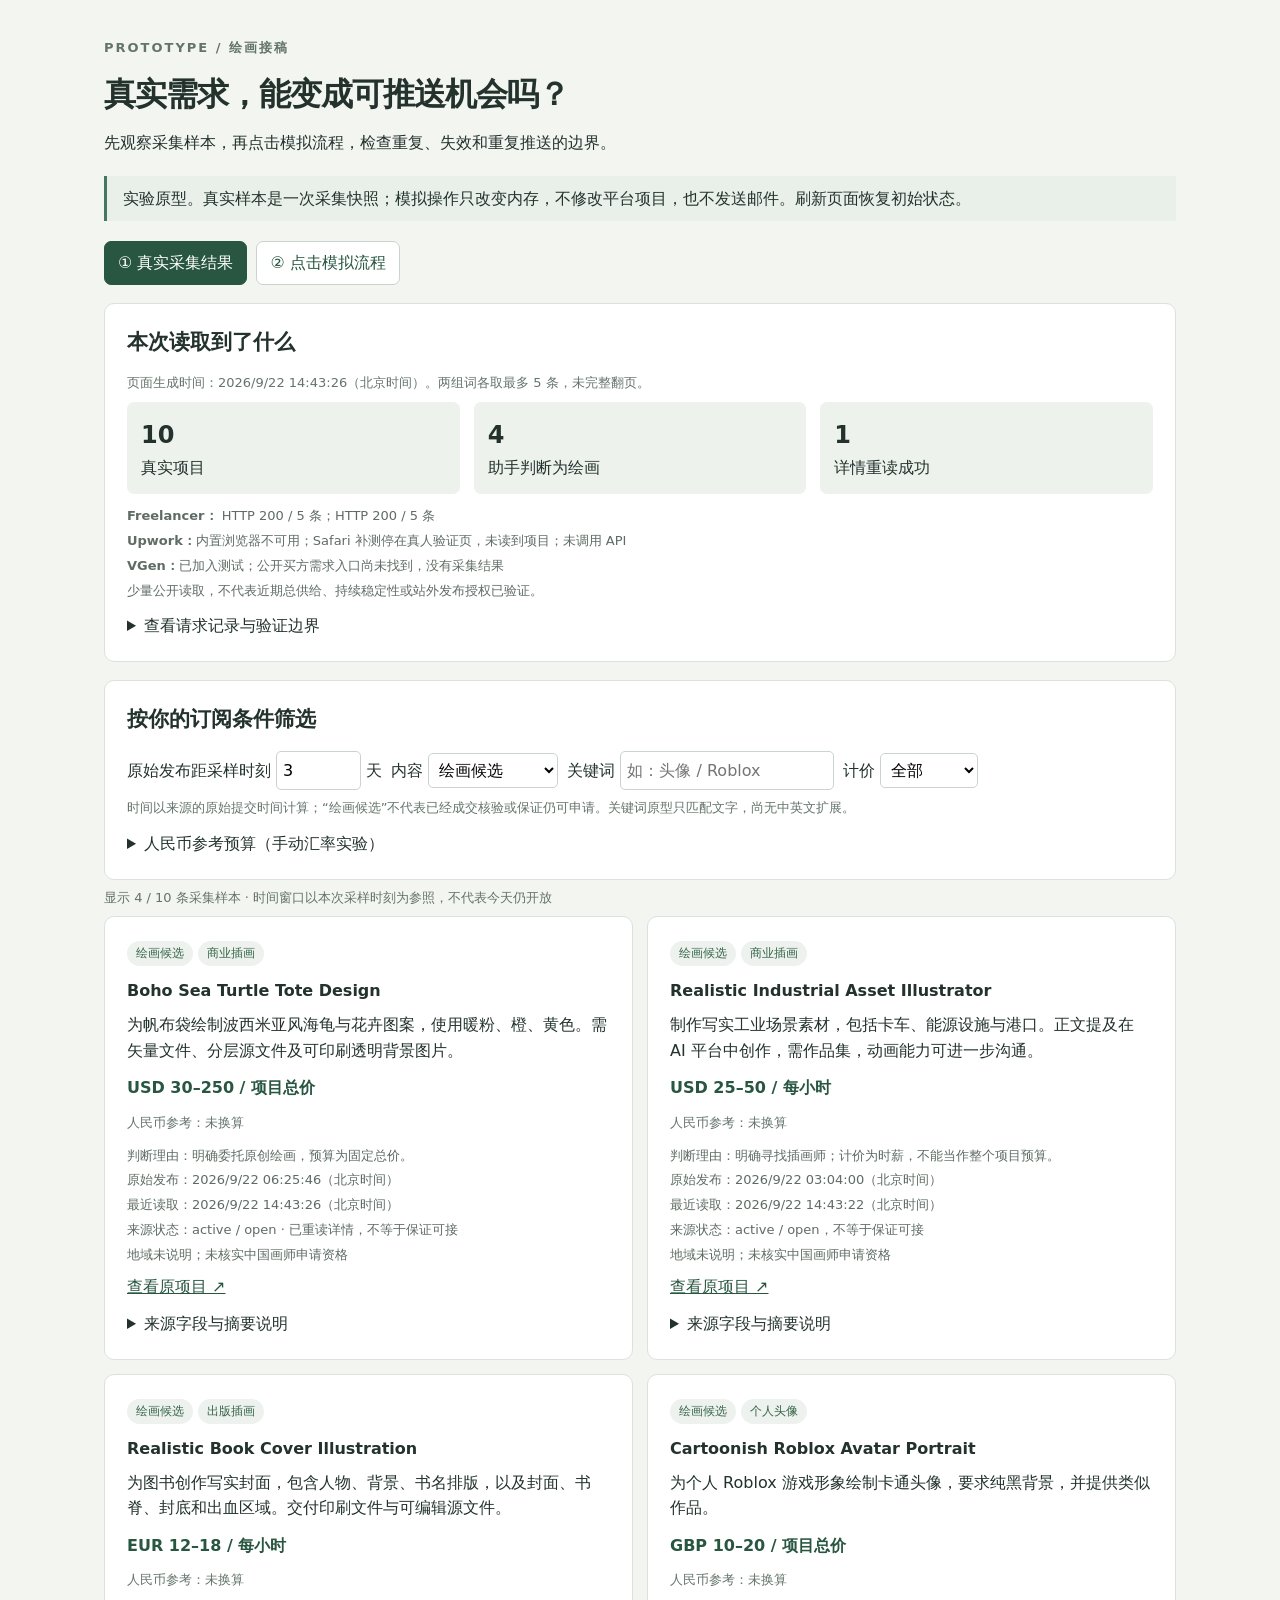
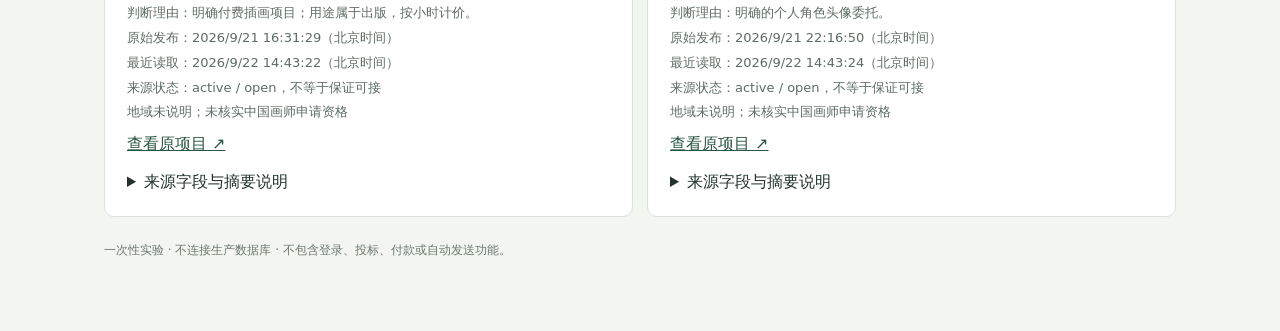
==== prototype.html @ 0ce44929 "prototype: capture drawing opportunity sampling and lifecycle demo" ====
<!doctype html>
<html lang="zh-CN">
<meta charset="utf-8"><meta name="viewport" content="width=device-width,initial-scale=1">
<title>绘画机会 · 采集实验</title>
<style>
:root{font-family:system-ui,-apple-system,"PingFang SC",sans-serif;color:#23322d;background:#f3f5f1;line-height:1.6}*{box-sizing:border-box}body{max-width:1120px;margin:0 auto;padding:38px 24px 70px}h1{font-size:32px;letter-spacing:-1px;margin:10px 0}h2{font-size:21px;margin:0 0 14px}h3{font-size:16px;margin:0 0 8px}p{margin:8px 0}.eyebrow,.muted{color:#64746b;font-size:13px}.eyebrow{letter-spacing:2px;font-weight:700}.notice{border-left:3px solid #44795f;padding:10px 16px;background:#e9efe9;margin:20px 0}.tabs,.actions,.filters{display:flex;gap:9px;flex-wrap:wrap;align-items:center}button,.button{font:inherit;border:1px solid #cad4cc;border-radius:7px;padding:8px 13px;background:white;color:#285640;cursor:pointer;text-decoration:none}button:hover{background:#e8eee8}button[aria-selected=true],.primary{background:#285640;color:white;border-color:#285640}button:disabled{opacity:.4;cursor:default}input,select{font:inherit;padding:6px;border:1px solid #cad4cc;border-radius:5px;background:white}input[type=number]{width:85px}section,.card{background:white;border:1px solid #dbe2db;border-radius:10px;padding:22px;margin-top:18px}.grid{display:grid;grid-template-columns:repeat(3,1fr);gap:14px}.stat{background:#eef2ed;padding:14px;border-radius:7px}.stat b{font-size:24px;display:block}.pill{display:inline-block;background:#edf2ee;color:#356447;padding:3px 9px;border-radius:20px;font-size:12px;margin-right:5px}.warn{background:#f6eee0;color:#855e28}.cards{display:grid;grid-template-columns:1fr 1fr;gap:14px}.cards .card{margin:0}.metadata{font-size:13px;color:#5e6c64;margin-top:12px;display:grid;gap:4px}.budget{font-weight:700;margin:12px 0;color:#285640}a{color:#285640}details{margin-top:12px}pre{white-space:pre-wrap;word-break:break-word;font-size:12px}table{width:100%;border-collapse:collapse;font-size:13px}td,th{text-align:left;border-bottom:1px solid #e5eae4;padding:9px;vertical-align:top;word-break:break-word}.scroll{overflow:auto}.hidden{display:none!important}.scenario{margin-top:15px;background:#f4f6f2;padding:18px;border-radius:8px}.log{font-size:13px;max-height:160px;overflow:auto}.empty{padding:22px;color:#68746c;text-align:center;border:1px dashed #c9d4cb;border-radius:8px}.split{display:grid;grid-template-columns:1fr 1fr;gap:18px}.label{font-size:13px}footer{font-size:12px;color:#6b796e;margin-top:24px}@media(max-width:700px){body{padding:20px 14px}.cards,.grid,.split{grid-template-columns:1fr}h1{font-size:27px}section{padding:16px}}
</style>
<header><div class="eyebrow">PROTOTYPE / 绘画接稿</div><h1>真实需求，能变成可推送机会吗？</h1><p>先观察采集样本，再点击模拟流程，检查重复、失效和重复推送的边界。</p><div class="notice">实验原型。真实样本是一次采集快照；模拟操作只改变内存，不修改平台项目，也不发送邮件。刷新页面恢复初始状态。</div></header>
<nav class="tabs" aria-label="实验区域"><button id="tab-real" aria-selected="true" onclick="showView('real')">① 真实采集结果</button><button id="tab-sim" aria-selected="false" onclick="showView('sim')">② 点击模拟流程</button></nav>
<main id="real">
<section><h2>本次读取到了什么</h2><p id="snapshotTime" class="muted"></p><div id="stats" class="grid"></div><div id="sources" class="metadata"></div><details><summary>查看请求记录与验证边界</summary><div id="requests" class="scroll"></div><p class="muted">筛选和中文总结由本次助手逐条阅读样本生成。采集脚本没有接入持续运行的 AI 总结服务；重跑发现的新项目会标为待整理。页面不自动刷新外部来源。</p></details></section>
<section><h2>按你的订阅条件筛选</h2><div class="filters"><label>原始发布距采样时刻 <input id="days" type="number" min="1" max="365" value="3"> 天</label><label>内容 <select id="decision"><option value="include">绘画候选</option><option value="all">全部采集结果</option><option value="exclude">已排除</option><option value="review">待人工判断</option></select></label><label>关键词 <input id="keyword" placeholder="如：头像 / Roblox"></label><label>计价 <select id="pricing"><option value="all">全部</option><option value="fixed">固定总价</option><option value="hourly">时薪</option></select></label></div><p class="muted">时间以来源的原始提交时间计算；“绘画候选”不代表已经成交核验或保证仍可申请。关键词原型只匹配文字，尚无中英文扩展。</p><details><summary>人民币参考预算（手动汇率实验）</summary><p class="muted">没有预填或虚构实时汇率。输入“1 单位外币等于多少人民币”后才显示换算；时薪和总价分别筛选。区间暂按下限判断，仅是本原型的试验规则。</p><div class="filters" id="fx"></div><div class="filters"><label>固定总价至少 ¥<input id="minFixed" type="number" min="0" placeholder="不限制"></label><label>时薪至少 ¥<input id="minHourly" type="number" min="0" placeholder="不限制"></label><label><input id="includeUnknown" type="checkbox">包含预算或换算金额未知</label></div></details></section>
<p id="count" class="muted"></p><div id="projects" class="cards"></div>
</main>
<main id="sim" class="hidden">
<section><h2>当前状态 · 全部为模拟需求</h2><div id="simStats" class="grid"></div><p id="lastAction" class="notice" aria-live="polite"></p><div class="split"><div><h3>网站中的机会详情</h3><div id="activeState"></div></div><div><h3>独立结束记录</h3><div id="archiveState"></div></div></div><details><summary>已推送记录与操作轨迹</summary><div id="sentState"></div><ol id="log" class="log"></ol></details></section>
<section><h2>自由操作</h2><div class="actions" id="freeActions"></div><p class="muted">“生成每日摘要”只预览并模拟记录一次推送，不会发送邮件。导出的结束记录是独立文件；页面本身不自动保存。</p><h3>每日摘要预览</h3><div id="digest" class="empty">还未生成</div></section>
<section><h2>跟着场景试一遍</h2><div class="tabs" id="scenarioTabs" role="tablist"></div><div class="scenario"><h3 id="scenarioTitle"></h3><p id="scenarioDescription"></p><div id="steps" class="actions"></div></div></section>
</main>
<footer>一次性实验 · 不连接生产数据库 · 不包含登录、投标、付款或自动发送功能。</footer>
<script>
const SNAPSHOT = {"generated_at": "2026-09-22T06:43:26.606984+00:00", "sample_limit_per_query": 5, "requests": [{"url": "https://www.freelancer.com/api/projects/0.1/projects/active/?query=illustration&limit=5&full_description=true", "checked_at": "2026-09-22T06:43:22.866607+00:00", "http_status": "200", "credential_present": false, "transport_error": "", "api_status": "success", "returned_count": 5}, {"url": "https://www.freelancer.com/api/projects/0.1/projects/active/?query=portrait&limit=5&full_description=true", "checked_at": "2026-09-22T06:43:24.359028+00:00", "http_status": "200", "credential_present": false, "transport_error": "", "api_status": "success", "returned_count": 5}], "detail_request": {"url": "https://www.freelancer.com/api/projects/0.1/projects/40725682/?full_description=true", "checked_at": "2026-09-22T06:43:26.606795+00:00", "http_status": "200", "credential_present": false, "transport_error": "", "api_status": "success"}, "projects": [{"id": "40726158", "source": "Freelancer", "title": "Brand Designer for Premium Bottle Brand", "url": "https://www.freelancer.com/projects/branding/Brand-Designer-for-Premium-Bottle", "published_at": "2026-09-22T05:15:23+00:00", "checked_at": "2026-09-22T06:43:22.866607+00:00", "budget_min": 250.0, "budget_max": 750.0, "currency": "USD", "pricing": "fixed", "source_status": "active", "frontend_status": "open", "description": "Job Title: Brand Designer Needed, Beverage Brand, Brochure, Product Mockups & Website Finish\n\nProject Overview:\nI'm launching a premium Australian aluminium reusable water bottle brand and need a designer to produce professional marketing materials and finish a website build.\n\nWhat I need:\n4-page brochure (A3 landscape, print-ready)\nRealistic product mockups\nBottle renders with our label design applied, multiple angles and lighting setups, for use across the brochure, website and pitch materials.\nFinish an in-progress Lovable website build, including video\nDesign polish, content population, functional finishing touches, and integrating video content (hero background video and/or product video) into the site.\nLogo refinement\nOur existing logo needs professional polish and cleanup, not a full redesign, bring it up to a standard that holds up across print, web and product application.\nGeneral brand artwork support\nConsistent style across all of the above, built around our brand colours.\n\nTools available (active subscriptions, access provided):\nGamma.ai, Recraft, Pacdora, or your own preferred toolset.\n\nIdeal candidate:\n\nStrong portfolio in beverage, FMCG or premium consumer product branding\nExperience with realistic product mockup rendering\nComfortable with Lovable or similar no-code website builders, including embedding video\nConfident logo/identity refinement skills, not just illustration\n\nPlease review competitor websites:\nhttps://drinkpathwater.com\nhttps://bluespringwater.com.au/\nhttps://drinkrippl.com/\nhttps://drinkopenwater.com/\n\nTo apply, please provide:\n2 to 3 portfolio links (not attachments, links only) showing beverage, FMCG or premium consumer product branding work\n1 example of a realistic product mockup you've created\n1 example of a website you've built or finished on Lovable or a similar no-code platform, ideally one with video integrated\nA one-line note on your experience with Gamma, Recraft or Pacdora specifically", "region": "地域未说明；未核实中国画师申请资格", "decision": "review", "kind": "综合品牌设计", "summary": "澳大利亚水瓶品牌寻找设计师，工作涉及宣传册、产品渲染、网站完善和标识修整。并非单纯插画委托，暂不纳入自动推送。", "reason": "混合多个设计与网站交付，需要人工判断是否适合画师。", "summary_method": "本次助手逐条阅读生成；不是采集脚本自动生成", "annotation_pending": false}, {"id": "40725682", "source": "Freelancer", "title": "Boho Sea Turtle Tote Design", "url": "https://www.freelancer.com/projects/vector-design/Boho-Sea-Turtle-Tote-Design", "published_at": "2026-09-21T22:25:46+00:00", "checked_at": "2026-09-22T06:43:26.606795+00:00", "budget_min": 30.0, "budget_max": 250.0, "currency": "USD", "pricing": "fixed", "source_status": "active", "frontend_status": "open", "description": "I’m commissioning a groovy, boho-flavoured illustration for a new tote bag line. The focal point is a sea turtle whose shell opens up into a warm-pastel garden of Hibiscus, Bougainvillea and West Indian Jasmine. Keep the drawing abstract rather than realistic; flowing shapes, gentle textures and a carefree vibe will suit the brand best.  \n\nColour direction: stick to soft pinks, mellow oranges and sun-kissed yellows so the print feels light yet vibrant. Please avoid cool or neutral palettes unless you need a tiny accent for contrast.  \n\nLayout details: the artwork must fill a rectangular space (roughly 35 cm × 45 cm) so it dominates the front of the tote. Give the turtle a balanced, centred composition that can be scaled without losing detail. Fine line work is welcome, but the overall look should remain simple enough for clean screen printing.  \n\nDeliverables (print-ready):  \n• Vector file (AI or SVG) plus layered PSD or Procreate source  \n• 300 DPI PNG with transparent background, sized to 14″ × 18″  \n• A small JPEG mock-up on a plain tote for quick preview  \n• Hex codes or swatch file for the chosen pastel palette  \n\nI’ll review for colour harmony, clarity at full size and overall groovy feel. Once approved, the file goes straight to print, so accuracy is key. Looking forward to seeing your creative spin on this laid-back sea turtle scene!", "region": "地域未说明；未核实中国画师申请资格", "decision": "include", "kind": "商业插画", "summary": "为帆布袋绘制波西米亚风海龟与花卉图案，使用暖粉、橙、黄色。需矢量文件、分层源文件及可印刷透明背景图片。", "reason": "明确委托原创绘画，预算为固定总价。", "summary_method": "本次助手逐条阅读生成；不是采集脚本自动生成", "annotation_pending": false, "detail_verified": true}, {"id": "40725491", "source": "Freelancer", "title": "Toddler Counting Book Author Needed", "url": "https://www.freelancer.com/projects/content-writing/Toddler-Counting-Book-Author-Needed", "published_at": "2026-09-21T19:32:05+00:00", "checked_at": "2026-09-22T06:43:22.866607+00:00", "budget_min": 250.0, "budget_max": 750.0, "currency": "USD", "pricing": "fixed", "source_status": "active", "frontend_status": "open", "description": "I’m creating an educational picture book for babies and toddlers aged 0-3 that makes numbers and counting feel playful from the very first page. The manuscript should be intentionally simple: rhythmical lines, age-appropriate vocabulary, plenty of repetition, and gentle sound patterns that parents can read aloud during snuggle time.\n\nThe story must stay focused on numbers 1 through 10, weaving them naturally into everyday toddler experiences—think stacking blocks, splashing in the bath, or spotting ladybugs in the garden—so little listeners grasp the concept without feeling they’re in a lesson. I’ll handle the illustrations separately, so please write vivid yet concise scene cues that an artist can interpret easily.\n\nDeliverables  \n• Complete manuscript (Word or Google Doc) no longer than 250 words  \n• Brief illustration notes for each spread (one-sentence cues are enough)  \n• One round of revisions included to fine-tune flow or wording after feedback  \n\nPlease share a short sample (even a paragraph) that shows you can capture a warm, rhythmic voice for this age group.", "region": "地域未说明；未核实中国画师申请资格", "decision": "exclude", "kind": "文字创作", "summary": "为低龄儿童创作不超过250词的数数绘本稿件；需求方明确说明插画另行处理。", "reason": "出现 illustration 关键词，但招聘对象是文字作者。", "summary_method": "本次助手逐条阅读生成；不是采集脚本自动生成", "annotation_pending": false}, {"id": "40725460", "source": "Freelancer", "title": "Realistic Industrial Asset Illustrator", "url": "https://www.freelancer.com/projects/digital-art/Realistic-Industrial-Asset-Illustrator", "published_at": "2026-09-21T19:04:00+00:00", "checked_at": "2026-09-22T06:43:22.866607+00:00", "budget_min": 25.0, "budget_max": 50.0, "currency": "USD", "pricing": "hourly", "source_status": "active", "frontend_status": "open", "description": "I'm seeking a talented illustrator to create realistic illustrations in an AI platform. The assets will include:\r\n\r\nPort Illustrations\r\n- Industrial Trucks\r\n- Powerplants/Gas Stations (hydrogen, fuel cells, turbines)\r\n- Shipping Terminals (container terminal background)\r\n\r\nIdeal skills and experience:\r\n- Expertise in realistic industrial illustration\r\n- Experience with digital illustration tools\r\n- Attention to detail and accuracy\r\n\r\nOur previous artist could animate his illustrations\r\n\r\nPlease provide a portfolio with relevant work.", "region": "地域未说明；未核实中国画师申请资格", "decision": "include", "kind": "商业插画", "summary": "制作写实工业场景素材，包括卡车、能源设施与港口。正文提及在 AI 平台中创作，需作品集，动画能力可进一步沟通。", "reason": "明确寻找插画师；计价为时薪，不能当作整个项目预算。", "summary_method": "本次助手逐条阅读生成；不是采集脚本自动生成", "annotation_pending": false}, {"id": "40724410", "source": "Freelancer", "title": "Realistic Book Cover Illustration", "url": "https://www.freelancer.com/projects/graphic-design/Realistic-Book-Cover-Illustration", "published_at": "2026-09-21T08:31:29+00:00", "checked_at": "2026-09-22T06:43:22.866607+00:00", "budget_min": 12.0, "budget_max": 18.0, "currency": "EUR", "pricing": "hourly", "source_status": "active", "frontend_status": "open", "description": "I am commissioning a fully-realistic illustration to serve as the front-facing cover for my upcoming book. The scene must bring my main characters to life, set them convincingly within a detailed background, and weave the book’s title and author name seamlessly into the artwork.\n\nTo keep the production smooth, here is what I need from you:\n• One print-ready cover at 300 dpi, CMYK, sized for a 6\" × 9\" paperback (full wrap: front, spine, back, and bleed).  \n• A layered PSD or AI file so I can adjust text placement later if needed.  \n• High-resolution JPEG/PNG previews for quick review.  \n\nI will supply a short brief describing the characters, mood, and key visual cues as soon as we start. If you have questions about layout, typography choice, or color palette, feel free to suggest what will best showcase a realistic style.\n\nFinal approval will be based on:  \n1. Faithful depiction of the provided character descriptions.  \n2. Cohesive background scenery that supports the story’s tone.  \n3. Clean, readable text integration without overpowering the artwork.  \n\nIf this fits your skill set, let’s get started and create a cover that commands attention on the shelf and online.", "region": "地域未说明；未核实中国画师申请资格", "decision": "include", "kind": "出版插画", "summary": "为图书创作写实封面，包含人物、背景、书名排版，以及封面、书脊、封底和出血区域。交付印刷文件与可编辑源文件。", "reason": "明确付费插画项目；用途属于出版，按小时计价。", "summary_method": "本次助手逐条阅读生成；不是采集脚本自动生成", "annotation_pending": false}, {"id": "40726259", "source": "Freelancer", "title": "Business Portrait Photoshoot", "url": "https://www.freelancer.com/projects/photography/Business-Portrait-Photoshoot", "published_at": "2026-09-22T06:16:44+00:00", "checked_at": "2026-09-22T06:43:24.359028+00:00", "budget_min": 250.0, "budget_max": 750.0, "currency": "CAD", "pricing": "fixed", "source_status": "active", "frontend_status": "open", "description": "I need a fresh set of portraits that feel professional enough for LinkedIn, our website, and printed promotional pieces, yet still approachable. The session should cover individual head-and-shoulder shots, a small team photo, plus a few wider images our marketing folks can crop for ads or brochures.\n\nThe mood I’m after is clean and business-focused; think subtle studio lighting or a simple office backdrop rather than anything overly stylised. I’m open to candid moments between poses if that helps everyone relax, but the final edits must remain consistent in tone and colour so they sit well side-by-side online.\n\nEssentials I expect back:\n• 5+ fully edited individual headshots (high-res JPEG & web-ready PNG)  \n• 1-2 team images, lightly retouched, same formats  \n• A handful of wider promotional shots with negative space for text overlays  \n• Basic colour correction, blemish removal, and balanced lighting on every final file  \n• Transfer of usage rights for print and digital marketing\n\nYou’ll need to bring a camera body that handles low-noise at moderate ISO, a portrait lens in the 50-85 mm range, and a small lighting kit (strobe or continuous) with softbox or umbrella. I’ll book a meeting room with neutral walls; power outlets are available.\n\nOnce the shoot wraps, a watermarked proof gallery within three days keeps us moving; finals can follow within a week of selections. If this fits your style and you’re keen to build a business-focused portfolio, let’s talk dates.", "region": "地域未说明；未核实中国画师申请资格", "decision": "exclude", "kind": "摄影", "summary": "为企业拍摄个人与团队商务肖像，需自带相机和灯光设备，并在现场完成拍摄。", "reason": "portrait 命中摄影，交付内容不是绘画。", "summary_method": "本次助手逐条阅读生成；不是采集脚本自动生成", "annotation_pending": false}, {"id": "40725385", "source": "Freelancer", "title": "Daily Portrait Retouch & Cleanup", "url": "https://www.freelancer.com/projects/background-removal/Daily-Portrait-Retouch-Cleanup", "published_at": "2026-09-21T18:23:00+00:00", "checked_at": "2026-09-22T06:43:24.359028+00:00", "budget_min": 10.0, "budget_max": 30.0, "currency": "USD", "pricing": "fixed", "source_status": "active", "frontend_status": "open", "description": "I have a constant flow of portrait photos that need a fast, meticulous touch. Each day I’ll provide up to 200 raw images and expect a 24-hour turnaround.\n\nHere’s what every portrait must receive:\n• Background removal to a solid white backdrop with crisp, natural edges  \n• Subtle, texture-preserving skin retouching—no plastic blur  \n• Consistent colour correction and Lightroom grading for a balanced, professional look  \n\nWorkflow & expectations\n– I’ll start you with a small test batch; I need that back within two hours so we can confirm style.  \n– Once approved, you’ll receive daily folders via cloud share.  \n– Final files should return as high-resolution JPEGs (PNG optional if helpful) named exactly as provided.  \n– Unlimited minor revisions until we both agree the set feels natural and clean.\n\nReliability, speed, and an eye for detail are crucial. If you specialise in portrait editing and can keep pace with a high daily volume while maintaining quality, let’s start the trial batch today.", "region": "地域未说明；未核实中国画师申请资格", "decision": "exclude", "kind": "照片修图", "summary": "持续处理人像照片，涉及抠图、肤质修饰和调色，要求较快交付。", "reason": "照片后期处理，非当前约稿机会。", "summary_method": "本次助手逐条阅读生成；不是采集脚本自动生成", "annotation_pending": false}, {"id": "40724974", "source": "Freelancer", "title": "Cartoonish Roblox Avatar Portrait", "url": "https://www.freelancer.com/projects/digital-art/Cartoonish-Roblox-Avatar-Portrait", "published_at": "2026-09-21T14:16:50+00:00", "checked_at": "2026-09-22T06:43:24.359028+00:00", "budget_min": 10.0, "budget_max": 20.0, "currency": "GBP", "pricing": "fixed", "source_status": "active", "frontend_status": "open", "description": "I'm looking for a talented artist to create a cartoonish profile picture of my Roblox avatar. The background should be a solid black color.\n\nRequirements:  \n- Experience in creating cartoonish art  \n- Familiarity with Roblox and its avatar customization  \n- Ability to create high-quality images with a solid color background  \n\nIdeal Skills:  \n- Digital art proficiency  \n- Attention to detail  \n- Creativity in character representation  \n\nPlease provide samples of similar work. Looking forward to your bids!", "region": "地域未说明；未核实中国画师申请资格", "decision": "include", "kind": "个人头像", "summary": "为个人 Roblox 游戏形象绘制卡通头像，要求纯黑背景，并提供类似作品。", "reason": "明确的个人角色头像委托。", "summary_method": "本次助手逐条阅读生成；不是采集脚本自动生成", "annotation_pending": false}, {"id": "40724758", "source": "Freelancer", "title": "Portrait Background Replacement Specialist", "url": "https://www.freelancer.com/projects/image-processing/Portrait-Background-Replacement", "published_at": "2026-09-21T12:10:29+00:00", "checked_at": "2026-09-22T06:43:24.359028+00:00", "budget_min": 750.0, "budget_max": 1250.0, "currency": "INR", "pricing": "hourly", "source_status": "active", "frontend_status": "open", "description": "I have a series of personal portrait shots that need a fresh, natural-looking backdrop. The subjects are already well lit, but the current environments are either cluttered or uninspiring. I’d like each image cleaned up, isolated with precise masking, and then composited onto a natural-scenery background that feels cohesive with the lighting of the original photo.\n\nHere’s what I’m after:\n• Seamless subject extraction with hair-fine detail  \n• Color and exposure matching so the new scenery looks believable  \n• Final files delivered in high-resolution JPEG and layered PSD, ready for future tweaks  \n\nPlease let me know how many portraits you can comfortably turn around in a day and share a couple of before-and-after samples that showcase your background replacement work. Accuracy and a natural finish are more important to me than speed, but a clear timeline will help us both plan. Looking forward to seeing your edit style.", "region": "地域未说明；未核实中国画师申请资格", "decision": "exclude", "kind": "照片修图", "summary": "为已有个人肖像照片替换自然场景背景，要求精细抠图、光色匹配和分层文件。", "reason": "已有照片的后期合成，不是原创绘画委托。", "summary_method": "本次助手逐条阅读生成；不是采集脚本自动生成", "annotation_pending": false}, {"id": "40724016", "source": "Freelancer", "title": "Family Portraits Image Correction", "url": "https://www.freelancer.com/projects/image-processing/Family-Portraits-Image-Correction", "published_at": "2026-09-21T04:52:50+00:00", "checked_at": "2026-09-22T06:43:24.359028+00:00", "budget_min": 1500.0, "budget_max": 12500.0, "currency": "INR", "pricing": "fixed", "source_status": "active", "frontend_status": "open", "description": "I need professional image correction for family portraits. \n\nSpecific corrections needed:\n- Color correction\n- Skin smoothing\n- Image slimming\n- Red-eye removal\n- Background removal\n\nIdeal skills and experience:\n- Proficient in photo editing software (e.g., Photoshop)\n- Experience with portrait retouching\n- Attention to detail\n- Ability to enhance images while maintaining a natural look", "region": "地域未说明；未核实中国画师申请资格", "decision": "exclude", "kind": "照片修图", "summary": "修饰家庭肖像照片，包含调色、磨皮、去红眼与背景处理。", "reason": "照片修图需求，不纳入当前绘画接稿范围。", "summary_method": "本次助手逐条阅读生成；不是采集脚本自动生成", "annotation_pending": false}], "upwork": "内置浏览器不可用；Safari 补测停在真人验证页，未读到项目；未调用 API", "vgen": "已加入测试；公开买方需求入口尚未找到，没有采集结果", "scope_note": "少量公开读取，不代表近期总供给、持续稳定性或站外发布授权已验证。"};
</script>
<script>
// Portable, pure logic: no DOM or network access in this module.
const OpportunityLogic = (() => {
 const canonical = value => {const u=new URL(value);['utm_source','utm_medium','utm_campaign','utm_term','utm_content'].forEach(k=>u.searchParams.delete(k));u.hash='';return u.href;};
 const seed = () => ({source:'模拟来源',url:'https://example.com/projects/avatar-001',title:'为原创角色绘制头像',summary:'模拟：纯色背景的角色头像，预算人民币 500–800 元。',published_at:'2026-09-21T08:00:00Z',budget:'CNY 500–800 / 总价',status:'未发现结束证据',checked_at:'2026-09-22T08:00:00Z'});
 const initial = () => ({active:[],archive:[],sent:[],digest:[],log:[],notice:'尚未发现需求。',tick:0});
 const reduce = (before,action) => {
  const s=structuredClone(before), t=new Date(Date.UTC(2026,8,22,8,0,s.tick++)).toISOString();
  const p=seed(),key=canonical(p.url);let message='';
  if(action==='discover'||action==='duplicate'){
   if(action==='duplicate')p.url+='?utm_source=email';
   const k=canonical(p.url);
   if(s.archive.some(x=>canonical(x.url)===k))message='命中结束记录：直接排除，没有再次整理或入库。';
   else if(s.active.some(x=>canonical(x.url)===k))message='已存在相同需求：追踪参数不同也不重复入库。';
   else{s.active.push({...p,url:k,checked_at:t});message='发现模拟需求：已整理并加入网站候选。';}
  }else if(action==='close'||action==='archiveFailure'){
   const item=s.active.find(x=>canonical(x.url)===key);
   if(!item)message='没有可结束的机会。';
   else if(action==='archiveFailure')message='模拟结束记录写入失败：保留机会详情，没有执行删除。';
   else{
    s.archive.push({url:item.url,source:item.source,deleted_at:t,reason:'需求方明确确认已找到画师'});
    s.active=s.active.filter(x=>canonical(x.url)!==key);s.digest=s.digest.filter(x=>canonical(x.url)!==key);
    message='结束记录已写入，然后删除详情；网站和后续摘要不再出现。已发邮件不可撤回。';
   }
  }else if(action==='unknown'||action==='pending'){
   const item=s.active.find(x=>canonical(x.url)===key);
   if(item){item.status=action==='unknown'?'无法核实（页面暂时打不开）':'需求方正在挑选／联系画师';item.checked_at=t;message='保留机会并更新状态，没有推断为已接走。';}else message='请先发现一条模拟需求。';
  }else if(action==='digest'){
   s.digest=s.active.filter(x=>!s.sent.includes(canonical(x.url)));
   s.sent.push(...s.digest.map(x=>canonical(x.url)));
   message=s.digest.length?'已生成一条模拟摘要，并记录该订阅者已收到。':'没有此前未推送的新机会；本次摘要为空。';
  }else if(action==='sourceDelete'){
   s.active=s.active.filter(x=>canonical(x.url)!==key);s.archive=s.archive.filter(x=>canonical(x.url)!==key);s.sent=s.sent.filter(x=>x!==key);s.digest=s.digest.filter(x=>canonical(x.url)!==key);
   message='按来源删除要求清理详情和网址记录；以后再遇相同网址将无法靠旧记录排除。';
  }
  s.notice=message;s.log.push(t+' '+message);return s;
 };
 return {canonical,seed,initial,reduce};
})();
</script>
<script>
const $=id=>document.getElementById(id),esc=v=>String(v??'未说明').replace(/[&<>"']/g,c=>({'&':'&amp;','<':'&lt;','>':'&gt;','"':'&quot;',"'":'&#39;'}[c]));
const date=v=>v?new Date(v).toLocaleString('zh-CN',{timeZone:'Asia/Shanghai',hour12:false})+'（北京时间）':'未知';
const decisionText={include:'绘画候选',exclude:'排除',review:'待判断'};
function showView(v){$('real').classList.toggle('hidden',v!=='real');$('sim').classList.toggle('hidden',v!=='sim');['real','sim'].forEach(k=>$('tab-'+k).setAttribute('aria-selected',String(k===v)));}
const currencies=[...new Set(SNAPSHOT.projects.map(p=>p.currency).filter(Boolean))];
$('fx').innerHTML=currencies.map(c=>`<label>1 ${esc(c)} = ¥ <input id="fx-${esc(c)}" type="number" min="0" step="0.01" placeholder="待输入"></label>`).join('');
$('snapshotTime').textContent='页面生成时间：'+date(SNAPSHOT.generated_at)+'。两组词各取最多 5 条，未完整翻页。';
$('stats').innerHTML=[['真实项目',SNAPSHOT.projects.length],['助手判断为绘画',SNAPSHOT.projects.filter(p=>p.decision==='include').length],['详情重读成功',SNAPSHOT.projects.filter(p=>p.detail_verified).length]].map(([s,n])=>`<div class="stat"><b>${n}</b>${s}</div>`).join('');
$('sources').innerHTML=`<div><b>Freelancer：</b> ${esc(SNAPSHOT.requests.map(r=>'HTTP '+r.http_status+' / '+r.returned_count+' 条').join('；'))}</div><div><b>Upwork：</b>${esc(SNAPSHOT.upwork)}</div><div><b>VGen：</b>${esc(SNAPSHOT.vgen)}</div><div>${esc(SNAPSHOT.scope_note)}</div>`;
$('requests').innerHTML='<table><tr><th>请求</th><th>结果</th><th>读取时间</th></tr>'+[...SNAPSHOT.requests,SNAPSHOT.detail_request].filter(Boolean).map(r=>`<tr><td>${esc(r.url)}</td><td>HTTP ${esc(r.http_status)}${r.transport_error?' · '+esc(r.transport_error):''}</td><td>${date(r.checked_at)}</td></tr>`).join('')+'</table>';
function renderReal(){
 const days=Math.max(1,Number($('days').value)||3),query=$('keyword').value.trim().toLowerCase(),mode=$('decision').value,pricing=$('pricing').value,reference=Date.parse(SNAPSHOT.generated_at);
 const list=SNAPSHOT.projects.filter(p=>{
  const age=reference-Date.parse(p.published_at);if(!Number.isFinite(age)||age<0||age>days*86400000)return false;
  if(mode!=='all'&&p.decision!==mode)return false;if(pricing!=='all'&&p.pricing!==pricing)return false;
  if(query&&!(p.title+' '+p.summary+' '+p.kind).toLowerCase().includes(query))return false;
  const threshold=Number($(p.pricing==='hourly'?'minHourly':'minFixed').value)||0,rate=Number($('fx-'+p.currency)?.value);
  if(threshold>0){if(p.budget_min==null||!rate)return $('includeUnknown').checked;if(p.budget_min*rate<threshold)return false;}return true;
 });
 $('count').textContent=`显示 ${list.length} / ${SNAPSHOT.projects.length} 条采集样本 · 时间窗口以本次采样时刻为参照，不代表今天仍开放`;
 $('projects').innerHTML=list.length?list.map(p=>{
  const rate=Number($('fx-'+p.currency)?.value),unit=p.pricing==='hourly'?'每小时':p.pricing==='fixed'?'项目总价':'计价单位未知';
  const rmb=rate&&p.budget_min!=null&&p.budget_max!=null?`约 ¥${Math.round(p.budget_min*rate)}–${Math.round(p.budget_max*rate)} / ${unit}（手动汇率）`:'人民币参考：未换算';
  return `<article class="card"><span class="pill ${p.decision==='include'?'':'warn'}">${decisionText[p.decision]}</span><span class="pill">${esc(p.kind)}</span><h3 style="margin-top:12px">${esc(p.title)}</h3><p>${esc(p.summary)}</p><p class="budget">${esc(p.currency)} ${esc(p.budget_min)}–${esc(p.budget_max)} / ${unit}</p><p class="muted">${rmb}</p><div class="metadata"><div>判断理由：${esc(p.reason)}</div><div>原始发布：${date(p.published_at)}</div><div>最近读取：${date(p.checked_at)}</div><div>来源状态：${esc(p.source_status)} / ${esc(p.frontend_status)}${p.detail_verified?' · 已重读详情':''}，不等于保证可接</div><div>${esc(p.region)}</div></div><p><a target="_blank" rel="noopener noreferrer" href="${esc(p.url)}">查看原项目 ↗</a></p><details><summary>来源字段与摘要说明</summary><p class="muted">ID ${esc(p.id)} · ${esc(p.summary_method)}</p><p class="muted">正文已在本地快照保存，供抽查；不把它复制到公开网站。持续运行的 AI 服务尚未接入。</p></details></article>`;
 }).join(''):'<div class="empty">没有符合当前条件的样本。可以扩大时间范围或查看全部结果。</div>';
}
document.querySelectorAll('#real input,#real select').forEach(e=>e.addEventListener('input',renderReal));
const labels={discover:'发现新需求',duplicate:'再次遇到同一网址',unknown:'原页面暂时打不开',pending:'需求方正在挑选',close:'确认已找到画师',archiveFailure:'模拟结束记录写入失败',digest:'生成每日摘要（模拟）',sourceDelete:'来源要求清理记录'};
let sim=OpportunityLogic.initial(),scenarioIndex=0,stepIndex=0;
const scenarios=[
 {title:'正常发现与去重',description:'追踪参数变化不代表新需求。观察网站机会是否仍只有一条。',steps:['discover','duplicate','digest','digest']},
 {title:'结束后再次发现',description:'确认结束后先写独立记录，再删详情；下次发现先命中结束记录。',steps:['discover','close','duplicate','digest']},
 {title:'记录写入失败',description:'记录写入失败时不能先删详情，否则之后无法排除同一个网址。',steps:['discover','archiveFailure','close']},
 {title:'无法核实不等于结束',description:'页面打不开、正在挑选，都不能当作需求已被接走。',steps:['discover','unknown','pending','digest']},
 {title:'来源删除的取舍',description:'清理网址后会失去去重依据。最后一次“发现”会重新入库，这是已接受的例外。',steps:['discover','close','sourceDelete','duplicate']}
];
function fieldTable(items){return '<table>'+items.map(([k,v])=>`<tr><th>${esc(k)}</th><td>${esc(v)}</td></tr>`).join('')+'</table>';}
function renderSim(){
 $('simStats').innerHTML=[['网站机会',sim.active.length],['结束记录',sim.archive.length],['已推送给此订阅者',sim.sent.length]].map(([s,n])=>`<div class="stat"><b>${n}</b>${s}</div>`).join('');
 $('lastAction').textContent=sim.notice;
 $('activeState').innerHTML=sim.active.length?sim.active.map(p=>fieldTable([['来源',p.source],['原网址',p.url],['标题',p.title],['摘要',p.summary],['预算',p.budget],['发布时间',date(p.published_at)],['接单状态',p.status],['最近检查',date(p.checked_at)]])).join(''):'<div class="empty">没有机会详情</div>';
 $('archiveState').innerHTML=sim.archive.length?sim.archive.map(p=>fieldTable([['原网址',p.url],['来源',p.source],['删除时间',date(p.deleted_at)],['删除原因',p.reason]])).join(''):'<div class="empty">没有结束记录</div>';
 $('sentState').textContent='已推送网址：'+(sim.sent.join('；')||'无');$('log').innerHTML=sim.log.map(l=>'<li>'+esc(l)+'</li>').join('');
 $('digest').textContent=sim.digest.length?sim.digest.map(p=>p.title+'：'+p.summary+' ['+p.status+']').join('\n'):'本次没有未推送的新机会。';
 const s=scenarios[scenarioIndex];$('scenarioTitle').textContent=s.title;$('scenarioDescription').textContent=s.description;
 $('steps').innerHTML=s.steps.map((a,i)=>`<button ${i===stepIndex?'class="primary"':''} ${i!==stepIndex?'disabled':''} onclick="guidedStep()">${i+1}. ${labels[a]}${i<stepIndex?' ✓':''}</button>`).join('')+'<button onclick="startScenario(scenarioIndex)">重新开始此场景</button>';
 document.querySelectorAll('#scenarioTabs button').forEach((b,i)=>b.setAttribute('aria-selected',String(i===scenarioIndex)));
}
function act(a){sim=OpportunityLogic.reduce(sim,a);renderSim();}
function startScenario(i){scenarioIndex=i;stepIndex=0;sim=OpportunityLogic.initial();renderSim();}
function guidedStep(){const s=scenarios[scenarioIndex];if(stepIndex<s.steps.length){sim=OpportunityLogic.reduce(sim,s.steps[stepIndex++]);renderSim();}}
function exportArchive(){const a=document.createElement('a');a.href=URL.createObjectURL(new Blob([JSON.stringify(sim.archive,null,2)],{type:'application/json'}));a.download='PROTOTYPE-ended-records.json';a.click();setTimeout(()=>URL.revokeObjectURL(a.href),1000);}
$('freeActions').innerHTML=Object.entries(labels).map(([a,l])=>`<button onclick="act('${a}')">${l}</button>`).join('')+'<button onclick="exportArchive()">导出独立结束记录</button><button onclick="startScenario(scenarioIndex)">重置模拟</button>';
$('scenarioTabs').innerHTML=scenarios.map((s,i)=>`<button role="tab" onclick="startScenario(${i})">${s.title}</button>`).join('');
renderReal();renderSim();
</script>
</html>
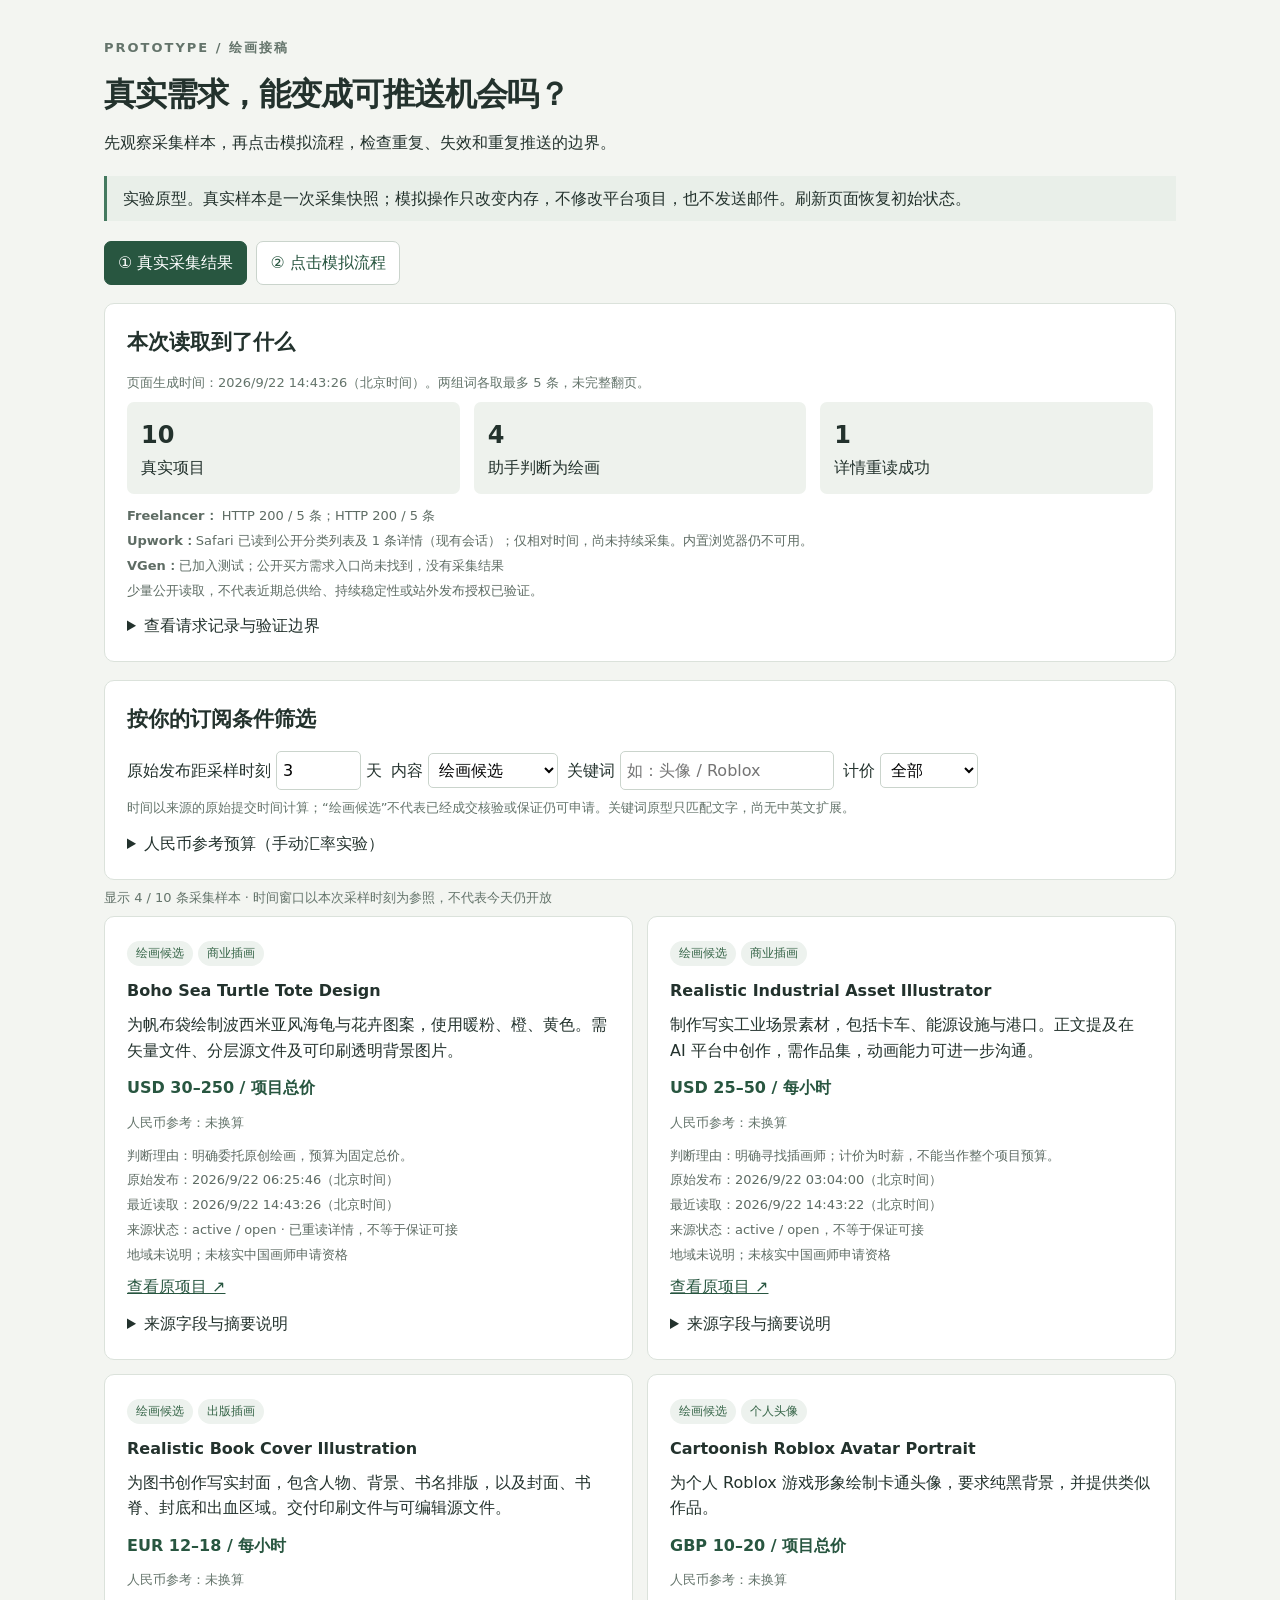
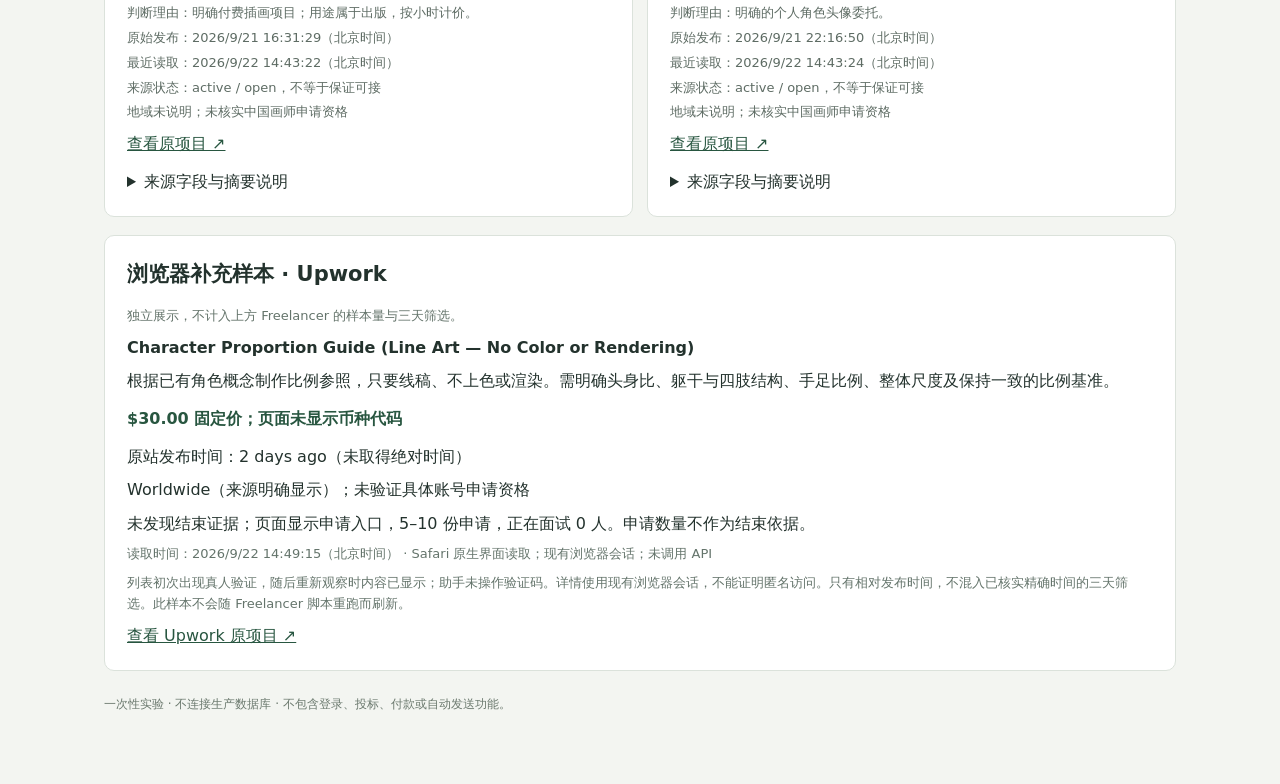
==== commit bbb422a0: "prototype: add observed Upwork browser sample" ====
--- a/prototype.html
+++ b/prototype.html
@@ -11,6 +11,7 @@
 <section><h2>本次读取到了什么</h2><p id="snapshotTime" class="muted"></p><div id="stats" class="grid"></div><div id="sources" class="metadata"></div><details><summary>查看请求记录与验证边界</summary><div id="requests" class="scroll"></div><p class="muted">筛选和中文总结由本次助手逐条阅读样本生成。采集脚本没有接入持续运行的 AI 总结服务；重跑发现的新项目会标为待整理。页面不自动刷新外部来源。</p></details></section>
 <section><h2>按你的订阅条件筛选</h2><div class="filters"><label>原始发布距采样时刻 <input id="days" type="number" min="1" max="365" value="3"> 天</label><label>内容 <select id="decision"><option value="include">绘画候选</option><option value="all">全部采集结果</option><option value="exclude">已排除</option><option value="review">待人工判断</option></select></label><label>关键词 <input id="keyword" placeholder="如：头像 / Roblox"></label><label>计价 <select id="pricing"><option value="all">全部</option><option value="fixed">固定总价</option><option value="hourly">时薪</option></select></label></div><p class="muted">时间以来源的原始提交时间计算；“绘画候选”不代表已经成交核验或保证仍可申请。关键词原型只匹配文字，尚无中英文扩展。</p><details><summary>人民币参考预算（手动汇率实验）</summary><p class="muted">没有预填或虚构实时汇率。输入“1 单位外币等于多少人民币”后才显示换算；时薪和总价分别筛选。区间暂按下限判断，仅是本原型的试验规则。</p><div class="filters" id="fx"></div><div class="filters"><label>固定总价至少 ¥<input id="minFixed" type="number" min="0" placeholder="不限制"></label><label>时薪至少 ¥<input id="minHourly" type="number" min="0" placeholder="不限制"></label><label><input id="includeUnknown" type="checkbox">包含预算或换算金额未知</label></div></details></section>
 <p id="count" class="muted"></p><div id="projects" class="cards"></div>
+<section id="browserSample" class="hidden"></section>
 </main>
 <main id="sim" class="hidden">
 <section><h2>当前状态 · 全部为模拟需求</h2><div id="simStats" class="grid"></div><p id="lastAction" class="notice" aria-live="polite"></p><div class="split"><div><h3>网站中的机会详情</h3><div id="activeState"></div></div><div><h3>独立结束记录</h3><div id="archiveState"></div></div></div><details><summary>已推送记录与操作轨迹</summary><div id="sentState"></div><ol id="log" class="log"></ol></details></section>
@@ -19,7 +20,7 @@
 </main>
 <footer>一次性实验 · 不连接生产数据库 · 不包含登录、投标、付款或自动发送功能。</footer>
 <script>
-const SNAPSHOT = {"generated_at": "2026-09-22T06:43:26.606984+00:00", "sample_limit_per_query": 5, "requests": [{"url": "https://www.freelancer.com/api/projects/0.1/projects/active/?query=illustration&limit=5&full_description=true", "checked_at": "2026-09-22T06:43:22.866607+00:00", "http_status": "200", "credential_present": false, "transport_error": "", "api_status": "success", "returned_count": 5}, {"url": "https://www.freelancer.com/api/projects/0.1/projects/active/?query=portrait&limit=5&full_description=true", "checked_at": "2026-09-22T06:43:24.359028+00:00", "http_status": "200", "credential_present": false, "transport_error": "", "api_status": "success", "returned_count": 5}], "detail_request": {"url": "https://www.freelancer.com/api/projects/0.1/projects/40725682/?full_description=true", "checked_at": "2026-09-22T06:43:26.606795+00:00", "http_status": "200", "credential_present": false, "transport_error": "", "api_status": "success"}, "projects": [{"id": "40726158", "source": "Freelancer", "title": "Brand Designer for Premium Bottle Brand", "url": "https://www.freelancer.com/projects/branding/Brand-Designer-for-Premium-Bottle", "published_at": "2026-09-22T05:15:23+00:00", "checked_at": "2026-09-22T06:43:22.866607+00:00", "budget_min": 250.0, "budget_max": 750.0, "currency": "USD", "pricing": "fixed", "source_status": "active", "frontend_status": "open", "description": "Job Title: Brand Designer Needed, Beverage Brand, Brochure, Product Mockups & Website Finish\n\nProject Overview:\nI'm launching a premium Australian aluminium reusable water bottle brand and need a designer to produce professional marketing materials and finish a website build.\n\nWhat I need:\n4-page brochure (A3 landscape, print-ready)\nRealistic product mockups\nBottle renders with our label design applied, multiple angles and lighting setups, for use across the brochure, website and pitch materials.\nFinish an in-progress Lovable website build, including video\nDesign polish, content population, functional finishing touches, and integrating video content (hero background video and/or product video) into the site.\nLogo refinement\nOur existing logo needs professional polish and cleanup, not a full redesign, bring it up to a standard that holds up across print, web and product application.\nGeneral brand artwork support\nConsistent style across all of the above, built around our brand colours.\n\nTools available (active subscriptions, access provided):\nGamma.ai, Recraft, Pacdora, or your own preferred toolset.\n\nIdeal candidate:\n\nStrong portfolio in beverage, FMCG or premium consumer product branding\nExperience with realistic product mockup rendering\nComfortable with Lovable or similar no-code website builders, including embedding video\nConfident logo/identity refinement skills, not just illustration\n\nPlease review competitor websites:\nhttps://drinkpathwater.com\nhttps://bluespringwater.com.au/\nhttps://drinkrippl.com/\nhttps://drinkopenwater.com/\n\nTo apply, please provide:\n2 to 3 portfolio links (not attachments, links only) showing beverage, FMCG or premium consumer product branding work\n1 example of a realistic product mockup you've created\n1 example of a website you've built or finished on Lovable or a similar no-code platform, ideally one with video integrated\nA one-line note on your experience with Gamma, Recraft or Pacdora specifically", "region": "地域未说明；未核实中国画师申请资格", "decision": "review", "kind": "综合品牌设计", "summary": "澳大利亚水瓶品牌寻找设计师，工作涉及宣传册、产品渲染、网站完善和标识修整。并非单纯插画委托，暂不纳入自动推送。", "reason": "混合多个设计与网站交付，需要人工判断是否适合画师。", "summary_method": "本次助手逐条阅读生成；不是采集脚本自动生成", "annotation_pending": false}, {"id": "40725682", "source": "Freelancer", "title": "Boho Sea Turtle Tote Design", "url": "https://www.freelancer.com/projects/vector-design/Boho-Sea-Turtle-Tote-Design", "published_at": "2026-09-21T22:25:46+00:00", "checked_at": "2026-09-22T06:43:26.606795+00:00", "budget_min": 30.0, "budget_max": 250.0, "currency": "USD", "pricing": "fixed", "source_status": "active", "frontend_status": "open", "description": "I’m commissioning a groovy, boho-flavoured illustration for a new tote bag line. The focal point is a sea turtle whose shell opens up into a warm-pastel garden of Hibiscus, Bougainvillea and West Indian Jasmine. Keep the drawing abstract rather than realistic; flowing shapes, gentle textures and a carefree vibe will suit the brand best.  \n\nColour direction: stick to soft pinks, mellow oranges and sun-kissed yellows so the print feels light yet vibrant. Please avoid cool or neutral palettes unless you need a tiny accent for contrast.  \n\nLayout details: the artwork must fill a rectangular space (roughly 35 cm × 45 cm) so it dominates the front of the tote. Give the turtle a balanced, centred composition that can be scaled without losing detail. Fine line work is welcome, but the overall look should remain simple enough for clean screen printing.  \n\nDeliverables (print-ready):  \n• Vector file (AI or SVG) plus layered PSD or Procreate source  \n• 300 DPI PNG with transparent background, sized to 14″ × 18″  \n• A small JPEG mock-up on a plain tote for quick preview  \n• Hex codes or swatch file for the chosen pastel palette  \n\nI’ll review for colour harmony, clarity at full size and overall groovy feel. Once approved, the file goes straight to print, so accuracy is key. Looking forward to seeing your creative spin on this laid-back sea turtle scene!", "region": "地域未说明；未核实中国画师申请资格", "decision": "include", "kind": "商业插画", "summary": "为帆布袋绘制波西米亚风海龟与花卉图案，使用暖粉、橙、黄色。需矢量文件、分层源文件及可印刷透明背景图片。", "reason": "明确委托原创绘画，预算为固定总价。", "summary_method": "本次助手逐条阅读生成；不是采集脚本自动生成", "annotation_pending": false, "detail_verified": true}, {"id": "40725491", "source": "Freelancer", "title": "Toddler Counting Book Author Needed", "url": "https://www.freelancer.com/projects/content-writing/Toddler-Counting-Book-Author-Needed", "published_at": "2026-09-21T19:32:05+00:00", "checked_at": "2026-09-22T06:43:22.866607+00:00", "budget_min": 250.0, "budget_max": 750.0, "currency": "USD", "pricing": "fixed", "source_status": "active", "frontend_status": "open", "description": "I’m creating an educational picture book for babies and toddlers aged 0-3 that makes numbers and counting feel playful from the very first page. The manuscript should be intentionally simple: rhythmical lines, age-appropriate vocabulary, plenty of repetition, and gentle sound patterns that parents can read aloud during snuggle time.\n\nThe story must stay focused on numbers 1 through 10, weaving them naturally into everyday toddler experiences—think stacking blocks, splashing in the bath, or spotting ladybugs in the garden—so little listeners grasp the concept without feeling they’re in a lesson. I’ll handle the illustrations separately, so please write vivid yet concise scene cues that an artist can interpret easily.\n\nDeliverables  \n• Complete manuscript (Word or Google Doc) no longer than 250 words  \n• Brief illustration notes for each spread (one-sentence cues are enough)  \n• One round of revisions included to fine-tune flow or wording after feedback  \n\nPlease share a short sample (even a paragraph) that shows you can capture a warm, rhythmic voice for this age group.", "region": "地域未说明；未核实中国画师申请资格", "decision": "exclude", "kind": "文字创作", "summary": "为低龄儿童创作不超过250词的数数绘本稿件；需求方明确说明插画另行处理。", "reason": "出现 illustration 关键词，但招聘对象是文字作者。", "summary_method": "本次助手逐条阅读生成；不是采集脚本自动生成", "annotation_pending": false}, {"id": "40725460", "source": "Freelancer", "title": "Realistic Industrial Asset Illustrator", "url": "https://www.freelancer.com/projects/digital-art/Realistic-Industrial-Asset-Illustrator", "published_at": "2026-09-21T19:04:00+00:00", "checked_at": "2026-09-22T06:43:22.866607+00:00", "budget_min": 25.0, "budget_max": 50.0, "currency": "USD", "pricing": "hourly", "source_status": "active", "frontend_status": "open", "description": "I'm seeking a talented illustrator to create realistic illustrations in an AI platform. The assets will include:\r\n\r\nPort Illustrations\r\n- Industrial Trucks\r\n- Powerplants/Gas Stations (hydrogen, fuel cells, turbines)\r\n- Shipping Terminals (container terminal background)\r\n\r\nIdeal skills and experience:\r\n- Expertise in realistic industrial illustration\r\n- Experience with digital illustration tools\r\n- Attention to detail and accuracy\r\n\r\nOur previous artist could animate his illustrations\r\n\r\nPlease provide a portfolio with relevant work.", "region": "地域未说明；未核实中国画师申请资格", "decision": "include", "kind": "商业插画", "summary": "制作写实工业场景素材，包括卡车、能源设施与港口。正文提及在 AI 平台中创作，需作品集，动画能力可进一步沟通。", "reason": "明确寻找插画师；计价为时薪，不能当作整个项目预算。", "summary_method": "本次助手逐条阅读生成；不是采集脚本自动生成", "annotation_pending": false}, {"id": "40724410", "source": "Freelancer", "title": "Realistic Book Cover Illustration", "url": "https://www.freelancer.com/projects/graphic-design/Realistic-Book-Cover-Illustration", "published_at": "2026-09-21T08:31:29+00:00", "checked_at": "2026-09-22T06:43:22.866607+00:00", "budget_min": 12.0, "budget_max": 18.0, "currency": "EUR", "pricing": "hourly", "source_status": "active", "frontend_status": "open", "description": "I am commissioning a fully-realistic illustration to serve as the front-facing cover for my upcoming book. The scene must bring my main characters to life, set them convincingly within a detailed background, and weave the book’s title and author name seamlessly into the artwork.\n\nTo keep the production smooth, here is what I need from you:\n• One print-ready cover at 300 dpi, CMYK, sized for a 6\" × 9\" paperback (full wrap: front, spine, back, and bleed).  \n• A layered PSD or AI file so I can adjust text placement later if needed.  \n• High-resolution JPEG/PNG previews for quick review.  \n\nI will supply a short brief describing the characters, mood, and key visual cues as soon as we start. If you have questions about layout, typography choice, or color palette, feel free to suggest what will best showcase a realistic style.\n\nFinal approval will be based on:  \n1. Faithful depiction of the provided character descriptions.  \n2. Cohesive background scenery that supports the story’s tone.  \n3. Clean, readable text integration without overpowering the artwork.  \n\nIf this fits your skill set, let’s get started and create a cover that commands attention on the shelf and online.", "region": "地域未说明；未核实中国画师申请资格", "decision": "include", "kind": "出版插画", "summary": "为图书创作写实封面，包含人物、背景、书名排版，以及封面、书脊、封底和出血区域。交付印刷文件与可编辑源文件。", "reason": "明确付费插画项目；用途属于出版，按小时计价。", "summary_method": "本次助手逐条阅读生成；不是采集脚本自动生成", "annotation_pending": false}, {"id": "40726259", "source": "Freelancer", "title": "Business Portrait Photoshoot", "url": "https://www.freelancer.com/projects/photography/Business-Portrait-Photoshoot", "published_at": "2026-09-22T06:16:44+00:00", "checked_at": "2026-09-22T06:43:24.359028+00:00", "budget_min": 250.0, "budget_max": 750.0, "currency": "CAD", "pricing": "fixed", "source_status": "active", "frontend_status": "open", "description": "I need a fresh set of portraits that feel professional enough for LinkedIn, our website, and printed promotional pieces, yet still approachable. The session should cover individual head-and-shoulder shots, a small team photo, plus a few wider images our marketing folks can crop for ads or brochures.\n\nThe mood I’m after is clean and business-focused; think subtle studio lighting or a simple office backdrop rather than anything overly stylised. I’m open to candid moments between poses if that helps everyone relax, but the final edits must remain consistent in tone and colour so they sit well side-by-side online.\n\nEssentials I expect back:\n• 5+ fully edited individual headshots (high-res JPEG & web-ready PNG)  \n• 1-2 team images, lightly retouched, same formats  \n• A handful of wider promotional shots with negative space for text overlays  \n• Basic colour correction, blemish removal, and balanced lighting on every final file  \n• Transfer of usage rights for print and digital marketing\n\nYou’ll need to bring a camera body that handles low-noise at moderate ISO, a portrait lens in the 50-85 mm range, and a small lighting kit (strobe or continuous) with softbox or umbrella. I’ll book a meeting room with neutral walls; power outlets are available.\n\nOnce the shoot wraps, a watermarked proof gallery within three days keeps us moving; finals can follow within a week of selections. If this fits your style and you’re keen to build a business-focused portfolio, let’s talk dates.", "region": "地域未说明；未核实中国画师申请资格", "decision": "exclude", "kind": "摄影", "summary": "为企业拍摄个人与团队商务肖像，需自带相机和灯光设备，并在现场完成拍摄。", "reason": "portrait 命中摄影，交付内容不是绘画。", "summary_method": "本次助手逐条阅读生成；不是采集脚本自动生成", "annotation_pending": false}, {"id": "40725385", "source": "Freelancer", "title": "Daily Portrait Retouch & Cleanup", "url": "https://www.freelancer.com/projects/background-removal/Daily-Portrait-Retouch-Cleanup", "published_at": "2026-09-21T18:23:00+00:00", "checked_at": "2026-09-22T06:43:24.359028+00:00", "budget_min": 10.0, "budget_max": 30.0, "currency": "USD", "pricing": "fixed", "source_status": "active", "frontend_status": "open", "description": "I have a constant flow of portrait photos that need a fast, meticulous touch. Each day I’ll provide up to 200 raw images and expect a 24-hour turnaround.\n\nHere’s what every portrait must receive:\n• Background removal to a solid white backdrop with crisp, natural edges  \n• Subtle, texture-preserving skin retouching—no plastic blur  \n• Consistent colour correction and Lightroom grading for a balanced, professional look  \n\nWorkflow & expectations\n– I’ll start you with a small test batch; I need that back within two hours so we can confirm style.  \n– Once approved, you’ll receive daily folders via cloud share.  \n– Final files should return as high-resolution JPEGs (PNG optional if helpful) named exactly as provided.  \n– Unlimited minor revisions until we both agree the set feels natural and clean.\n\nReliability, speed, and an eye for detail are crucial. If you specialise in portrait editing and can keep pace with a high daily volume while maintaining quality, let’s start the trial batch today.", "region": "地域未说明；未核实中国画师申请资格", "decision": "exclude", "kind": "照片修图", "summary": "持续处理人像照片，涉及抠图、肤质修饰和调色，要求较快交付。", "reason": "照片后期处理，非当前约稿机会。", "summary_method": "本次助手逐条阅读生成；不是采集脚本自动生成", "annotation_pending": false}, {"id": "40724974", "source": "Freelancer", "title": "Cartoonish Roblox Avatar Portrait", "url": "https://www.freelancer.com/projects/digital-art/Cartoonish-Roblox-Avatar-Portrait", "published_at": "2026-09-21T14:16:50+00:00", "checked_at": "2026-09-22T06:43:24.359028+00:00", "budget_min": 10.0, "budget_max": 20.0, "currency": "GBP", "pricing": "fixed", "source_status": "active", "frontend_status": "open", "description": "I'm looking for a talented artist to create a cartoonish profile picture of my Roblox avatar. The background should be a solid black color.\n\nRequirements:  \n- Experience in creating cartoonish art  \n- Familiarity with Roblox and its avatar customization  \n- Ability to create high-quality images with a solid color background  \n\nIdeal Skills:  \n- Digital art proficiency  \n- Attention to detail  \n- Creativity in character representation  \n\nPlease provide samples of similar work. Looking forward to your bids!", "region": "地域未说明；未核实中国画师申请资格", "decision": "include", "kind": "个人头像", "summary": "为个人 Roblox 游戏形象绘制卡通头像，要求纯黑背景，并提供类似作品。", "reason": "明确的个人角色头像委托。", "summary_method": "本次助手逐条阅读生成；不是采集脚本自动生成", "annotation_pending": false}, {"id": "40724758", "source": "Freelancer", "title": "Portrait Background Replacement Specialist", "url": "https://www.freelancer.com/projects/image-processing/Portrait-Background-Replacement", "published_at": "2026-09-21T12:10:29+00:00", "checked_at": "2026-09-22T06:43:24.359028+00:00", "budget_min": 750.0, "budget_max": 1250.0, "currency": "INR", "pricing": "hourly", "source_status": "active", "frontend_status": "open", "description": "I have a series of personal portrait shots that need a fresh, natural-looking backdrop. The subjects are already well lit, but the current environments are either cluttered or uninspiring. I’d like each image cleaned up, isolated with precise masking, and then composited onto a natural-scenery background that feels cohesive with the lighting of the original photo.\n\nHere’s what I’m after:\n• Seamless subject extraction with hair-fine detail  \n• Color and exposure matching so the new scenery looks believable  \n• Final files delivered in high-resolution JPEG and layered PSD, ready for future tweaks  \n\nPlease let me know how many portraits you can comfortably turn around in a day and share a couple of before-and-after samples that showcase your background replacement work. Accuracy and a natural finish are more important to me than speed, but a clear timeline will help us both plan. Looking forward to seeing your edit style.", "region": "地域未说明；未核实中国画师申请资格", "decision": "exclude", "kind": "照片修图", "summary": "为已有个人肖像照片替换自然场景背景，要求精细抠图、光色匹配和分层文件。", "reason": "已有照片的后期合成，不是原创绘画委托。", "summary_method": "本次助手逐条阅读生成；不是采集脚本自动生成", "annotation_pending": false}, {"id": "40724016", "source": "Freelancer", "title": "Family Portraits Image Correction", "url": "https://www.freelancer.com/projects/image-processing/Family-Portraits-Image-Correction", "published_at": "2026-09-21T04:52:50+00:00", "checked_at": "2026-09-22T06:43:24.359028+00:00", "budget_min": 1500.0, "budget_max": 12500.0, "currency": "INR", "pricing": "fixed", "source_status": "active", "frontend_status": "open", "description": "I need professional image correction for family portraits. \n\nSpecific corrections needed:\n- Color correction\n- Skin smoothing\n- Image slimming\n- Red-eye removal\n- Background removal\n\nIdeal skills and experience:\n- Proficient in photo editing software (e.g., Photoshop)\n- Experience with portrait retouching\n- Attention to detail\n- Ability to enhance images while maintaining a natural look", "region": "地域未说明；未核实中国画师申请资格", "decision": "exclude", "kind": "照片修图", "summary": "修饰家庭肖像照片，包含调色、磨皮、去红眼与背景处理。", "reason": "照片修图需求，不纳入当前绘画接稿范围。", "summary_method": "本次助手逐条阅读生成；不是采集脚本自动生成", "annotation_pending": false}], "upwork": "内置浏览器不可用；Safari 补测停在真人验证页，未读到项目；未调用 API", "vgen": "已加入测试；公开买方需求入口尚未找到，没有采集结果", "scope_note": "少量公开读取，不代表近期总供给、持续稳定性或站外发布授权已验证。"};
+const SNAPSHOT = {"generated_at": "2026-09-22T06:43:26.606984+00:00", "sample_limit_per_query": 5, "requests": [{"url": "https://www.freelancer.com/api/projects/0.1/projects/active/?query=illustration&limit=5&full_description=true", "checked_at": "2026-09-22T06:43:22.866607+00:00", "http_status": "200", "credential_present": false, "transport_error": "", "api_status": "success", "returned_count": 5}, {"url": "https://www.freelancer.com/api/projects/0.1/projects/active/?query=portrait&limit=5&full_description=true", "checked_at": "2026-09-22T06:43:24.359028+00:00", "http_status": "200", "credential_present": false, "transport_error": "", "api_status": "success", "returned_count": 5}], "detail_request": {"url": "https://www.freelancer.com/api/projects/0.1/projects/40725682/?full_description=true", "checked_at": "2026-09-22T06:43:26.606795+00:00", "http_status": "200", "credential_present": false, "transport_error": "", "api_status": "success"}, "projects": [{"id": "40726158", "source": "Freelancer", "title": "Brand Designer for Premium Bottle Brand", "url": "https://www.freelancer.com/projects/branding/Brand-Designer-for-Premium-Bottle", "published_at": "2026-09-22T05:15:23+00:00", "checked_at": "2026-09-22T06:43:22.866607+00:00", "budget_min": 250.0, "budget_max": 750.0, "currency": "USD", "pricing": "fixed", "source_status": "active", "frontend_status": "open", "description": "Job Title: Brand Designer Needed, Beverage Brand, Brochure, Product Mockups & Website Finish\n\nProject Overview:\nI'm launching a premium Australian aluminium reusable water bottle brand and need a designer to produce professional marketing materials and finish a website build.\n\nWhat I need:\n4-page brochure (A3 landscape, print-ready)\nRealistic product mockups\nBottle renders with our label design applied, multiple angles and lighting setups, for use across the brochure, website and pitch materials.\nFinish an in-progress Lovable website build, including video\nDesign polish, content population, functional finishing touches, and integrating video content (hero background video and/or product video) into the site.\nLogo refinement\nOur existing logo needs professional polish and cleanup, not a full redesign, bring it up to a standard that holds up across print, web and product application.\nGeneral brand artwork support\nConsistent style across all of the above, built around our brand colours.\n\nTools available (active subscriptions, access provided):\nGamma.ai, Recraft, Pacdora, or your own preferred toolset.\n\nIdeal candidate:\n\nStrong portfolio in beverage, FMCG or premium consumer product branding\nExperience with realistic product mockup rendering\nComfortable with Lovable or similar no-code website builders, including embedding video\nConfident logo/identity refinement skills, not just illustration\n\nPlease review competitor websites:\nhttps://drinkpathwater.com\nhttps://bluespringwater.com.au/\nhttps://drinkrippl.com/\nhttps://drinkopenwater.com/\n\nTo apply, please provide:\n2 to 3 portfolio links (not attachments, links only) showing beverage, FMCG or premium consumer product branding work\n1 example of a realistic product mockup you've created\n1 example of a website you've built or finished on Lovable or a similar no-code platform, ideally one with video integrated\nA one-line note on your experience with Gamma, Recraft or Pacdora specifically", "region": "地域未说明；未核实中国画师申请资格", "decision": "review", "kind": "综合品牌设计", "summary": "澳大利亚水瓶品牌寻找设计师，工作涉及宣传册、产品渲染、网站完善和标识修整。并非单纯插画委托，暂不纳入自动推送。", "reason": "混合多个设计与网站交付，需要人工判断是否适合画师。", "summary_method": "本次助手逐条阅读生成；不是采集脚本自动生成", "annotation_pending": false}, {"id": "40725682", "source": "Freelancer", "title": "Boho Sea Turtle Tote Design", "url": "https://www.freelancer.com/projects/vector-design/Boho-Sea-Turtle-Tote-Design", "published_at": "2026-09-21T22:25:46+00:00", "checked_at": "2026-09-22T06:43:26.606795+00:00", "budget_min": 30.0, "budget_max": 250.0, "currency": "USD", "pricing": "fixed", "source_status": "active", "frontend_status": "open", "description": "I’m commissioning a groovy, boho-flavoured illustration for a new tote bag line. The focal point is a sea turtle whose shell opens up into a warm-pastel garden of Hibiscus, Bougainvillea and West Indian Jasmine. Keep the drawing abstract rather than realistic; flowing shapes, gentle textures and a carefree vibe will suit the brand best.  \n\nColour direction: stick to soft pinks, mellow oranges and sun-kissed yellows so the print feels light yet vibrant. Please avoid cool or neutral palettes unless you need a tiny accent for contrast.  \n\nLayout details: the artwork must fill a rectangular space (roughly 35 cm × 45 cm) so it dominates the front of the tote. Give the turtle a balanced, centred composition that can be scaled without losing detail. Fine line work is welcome, but the overall look should remain simple enough for clean screen printing.  \n\nDeliverables (print-ready):  \n• Vector file (AI or SVG) plus layered PSD or Procreate source  \n• 300 DPI PNG with transparent background, sized to 14″ × 18″  \n• A small JPEG mock-up on a plain tote for quick preview  \n• Hex codes or swatch file for the chosen pastel palette  \n\nI’ll review for colour harmony, clarity at full size and overall groovy feel. Once approved, the file goes straight to print, so accuracy is key. Looking forward to seeing your creative spin on this laid-back sea turtle scene!", "region": "地域未说明；未核实中国画师申请资格", "decision": "include", "kind": "商业插画", "summary": "为帆布袋绘制波西米亚风海龟与花卉图案，使用暖粉、橙、黄色。需矢量文件、分层源文件及可印刷透明背景图片。", "reason": "明确委托原创绘画，预算为固定总价。", "summary_method": "本次助手逐条阅读生成；不是采集脚本自动生成", "annotation_pending": false, "detail_verified": true}, {"id": "40725491", "source": "Freelancer", "title": "Toddler Counting Book Author Needed", "url": "https://www.freelancer.com/projects/content-writing/Toddler-Counting-Book-Author-Needed", "published_at": "2026-09-21T19:32:05+00:00", "checked_at": "2026-09-22T06:43:22.866607+00:00", "budget_min": 250.0, "budget_max": 750.0, "currency": "USD", "pricing": "fixed", "source_status": "active", "frontend_status": "open", "description": "I’m creating an educational picture book for babies and toddlers aged 0-3 that makes numbers and counting feel playful from the very first page. The manuscript should be intentionally simple: rhythmical lines, age-appropriate vocabulary, plenty of repetition, and gentle sound patterns that parents can read aloud during snuggle time.\n\nThe story must stay focused on numbers 1 through 10, weaving them naturally into everyday toddler experiences—think stacking blocks, splashing in the bath, or spotting ladybugs in the garden—so little listeners grasp the concept without feeling they’re in a lesson. I’ll handle the illustrations separately, so please write vivid yet concise scene cues that an artist can interpret easily.\n\nDeliverables  \n• Complete manuscript (Word or Google Doc) no longer than 250 words  \n• Brief illustration notes for each spread (one-sentence cues are enough)  \n• One round of revisions included to fine-tune flow or wording after feedback  \n\nPlease share a short sample (even a paragraph) that shows you can capture a warm, rhythmic voice for this age group.", "region": "地域未说明；未核实中国画师申请资格", "decision": "exclude", "kind": "文字创作", "summary": "为低龄儿童创作不超过250词的数数绘本稿件；需求方明确说明插画另行处理。", "reason": "出现 illustration 关键词，但招聘对象是文字作者。", "summary_method": "本次助手逐条阅读生成；不是采集脚本自动生成", "annotation_pending": false}, {"id": "40725460", "source": "Freelancer", "title": "Realistic Industrial Asset Illustrator", "url": "https://www.freelancer.com/projects/digital-art/Realistic-Industrial-Asset-Illustrator", "published_at": "2026-09-21T19:04:00+00:00", "checked_at": "2026-09-22T06:43:22.866607+00:00", "budget_min": 25.0, "budget_max": 50.0, "currency": "USD", "pricing": "hourly", "source_status": "active", "frontend_status": "open", "description": "I'm seeking a talented illustrator to create realistic illustrations in an AI platform. The assets will include:\r\n\r\nPort Illustrations\r\n- Industrial Trucks\r\n- Powerplants/Gas Stations (hydrogen, fuel cells, turbines)\r\n- Shipping Terminals (container terminal background)\r\n\r\nIdeal skills and experience:\r\n- Expertise in realistic industrial illustration\r\n- Experience with digital illustration tools\r\n- Attention to detail and accuracy\r\n\r\nOur previous artist could animate his illustrations\r\n\r\nPlease provide a portfolio with relevant work.", "region": "地域未说明；未核实中国画师申请资格", "decision": "include", "kind": "商业插画", "summary": "制作写实工业场景素材，包括卡车、能源设施与港口。正文提及在 AI 平台中创作，需作品集，动画能力可进一步沟通。", "reason": "明确寻找插画师；计价为时薪，不能当作整个项目预算。", "summary_method": "本次助手逐条阅读生成；不是采集脚本自动生成", "annotation_pending": false}, {"id": "40724410", "source": "Freelancer", "title": "Realistic Book Cover Illustration", "url": "https://www.freelancer.com/projects/graphic-design/Realistic-Book-Cover-Illustration", "published_at": "2026-09-21T08:31:29+00:00", "checked_at": "2026-09-22T06:43:22.866607+00:00", "budget_min": 12.0, "budget_max": 18.0, "currency": "EUR", "pricing": "hourly", "source_status": "active", "frontend_status": "open", "description": "I am commissioning a fully-realistic illustration to serve as the front-facing cover for my upcoming book. The scene must bring my main characters to life, set them convincingly within a detailed background, and weave the book’s title and author name seamlessly into the artwork.\n\nTo keep the production smooth, here is what I need from you:\n• One print-ready cover at 300 dpi, CMYK, sized for a 6\" × 9\" paperback (full wrap: front, spine, back, and bleed).  \n• A layered PSD or AI file so I can adjust text placement later if needed.  \n• High-resolution JPEG/PNG previews for quick review.  \n\nI will supply a short brief describing the characters, mood, and key visual cues as soon as we start. If you have questions about layout, typography choice, or color palette, feel free to suggest what will best showcase a realistic style.\n\nFinal approval will be based on:  \n1. Faithful depiction of the provided character descriptions.  \n2. Cohesive background scenery that supports the story’s tone.  \n3. Clean, readable text integration without overpowering the artwork.  \n\nIf this fits your skill set, let’s get started and create a cover that commands attention on the shelf and online.", "region": "地域未说明；未核实中国画师申请资格", "decision": "include", "kind": "出版插画", "summary": "为图书创作写实封面，包含人物、背景、书名排版，以及封面、书脊、封底和出血区域。交付印刷文件与可编辑源文件。", "reason": "明确付费插画项目；用途属于出版，按小时计价。", "summary_method": "本次助手逐条阅读生成；不是采集脚本自动生成", "annotation_pending": false}, {"id": "40726259", "source": "Freelancer", "title": "Business Portrait Photoshoot", "url": "https://www.freelancer.com/projects/photography/Business-Portrait-Photoshoot", "published_at": "2026-09-22T06:16:44+00:00", "checked_at": "2026-09-22T06:43:24.359028+00:00", "budget_min": 250.0, "budget_max": 750.0, "currency": "CAD", "pricing": "fixed", "source_status": "active", "frontend_status": "open", "description": "I need a fresh set of portraits that feel professional enough for LinkedIn, our website, and printed promotional pieces, yet still approachable. The session should cover individual head-and-shoulder shots, a small team photo, plus a few wider images our marketing folks can crop for ads or brochures.\n\nThe mood I’m after is clean and business-focused; think subtle studio lighting or a simple office backdrop rather than anything overly stylised. I’m open to candid moments between poses if that helps everyone relax, but the final edits must remain consistent in tone and colour so they sit well side-by-side online.\n\nEssentials I expect back:\n• 5+ fully edited individual headshots (high-res JPEG & web-ready PNG)  \n• 1-2 team images, lightly retouched, same formats  \n• A handful of wider promotional shots with negative space for text overlays  \n• Basic colour correction, blemish removal, and balanced lighting on every final file  \n• Transfer of usage rights for print and digital marketing\n\nYou’ll need to bring a camera body that handles low-noise at moderate ISO, a portrait lens in the 50-85 mm range, and a small lighting kit (strobe or continuous) with softbox or umbrella. I’ll book a meeting room with neutral walls; power outlets are available.\n\nOnce the shoot wraps, a watermarked proof gallery within three days keeps us moving; finals can follow within a week of selections. If this fits your style and you’re keen to build a business-focused portfolio, let’s talk dates.", "region": "地域未说明；未核实中国画师申请资格", "decision": "exclude", "kind": "摄影", "summary": "为企业拍摄个人与团队商务肖像，需自带相机和灯光设备，并在现场完成拍摄。", "reason": "portrait 命中摄影，交付内容不是绘画。", "summary_method": "本次助手逐条阅读生成；不是采集脚本自动生成", "annotation_pending": false}, {"id": "40725385", "source": "Freelancer", "title": "Daily Portrait Retouch & Cleanup", "url": "https://www.freelancer.com/projects/background-removal/Daily-Portrait-Retouch-Cleanup", "published_at": "2026-09-21T18:23:00+00:00", "checked_at": "2026-09-22T06:43:24.359028+00:00", "budget_min": 10.0, "budget_max": 30.0, "currency": "USD", "pricing": "fixed", "source_status": "active", "frontend_status": "open", "description": "I have a constant flow of portrait photos that need a fast, meticulous touch. Each day I’ll provide up to 200 raw images and expect a 24-hour turnaround.\n\nHere’s what every portrait must receive:\n• Background removal to a solid white backdrop with crisp, natural edges  \n• Subtle, texture-preserving skin retouching—no plastic blur  \n• Consistent colour correction and Lightroom grading for a balanced, professional look  \n\nWorkflow & expectations\n– I’ll start you with a small test batch; I need that back within two hours so we can confirm style.  \n– Once approved, you’ll receive daily folders via cloud share.  \n– Final files should return as high-resolution JPEGs (PNG optional if helpful) named exactly as provided.  \n– Unlimited minor revisions until we both agree the set feels natural and clean.\n\nReliability, speed, and an eye for detail are crucial. If you specialise in portrait editing and can keep pace with a high daily volume while maintaining quality, let’s start the trial batch today.", "region": "地域未说明；未核实中国画师申请资格", "decision": "exclude", "kind": "照片修图", "summary": "持续处理人像照片，涉及抠图、肤质修饰和调色，要求较快交付。", "reason": "照片后期处理，非当前约稿机会。", "summary_method": "本次助手逐条阅读生成；不是采集脚本自动生成", "annotation_pending": false}, {"id": "40724974", "source": "Freelancer", "title": "Cartoonish Roblox Avatar Portrait", "url": "https://www.freelancer.com/projects/digital-art/Cartoonish-Roblox-Avatar-Portrait", "published_at": "2026-09-21T14:16:50+00:00", "checked_at": "2026-09-22T06:43:24.359028+00:00", "budget_min": 10.0, "budget_max": 20.0, "currency": "GBP", "pricing": "fixed", "source_status": "active", "frontend_status": "open", "description": "I'm looking for a talented artist to create a cartoonish profile picture of my Roblox avatar. The background should be a solid black color.\n\nRequirements:  \n- Experience in creating cartoonish art  \n- Familiarity with Roblox and its avatar customization  \n- Ability to create high-quality images with a solid color background  \n\nIdeal Skills:  \n- Digital art proficiency  \n- Attention to detail  \n- Creativity in character representation  \n\nPlease provide samples of similar work. Looking forward to your bids!", "region": "地域未说明；未核实中国画师申请资格", "decision": "include", "kind": "个人头像", "summary": "为个人 Roblox 游戏形象绘制卡通头像，要求纯黑背景，并提供类似作品。", "reason": "明确的个人角色头像委托。", "summary_method": "本次助手逐条阅读生成；不是采集脚本自动生成", "annotation_pending": false}, {"id": "40724758", "source": "Freelancer", "title": "Portrait Background Replacement Specialist", "url": "https://www.freelancer.com/projects/image-processing/Portrait-Background-Replacement", "published_at": "2026-09-21T12:10:29+00:00", "checked_at": "2026-09-22T06:43:24.359028+00:00", "budget_min": 750.0, "budget_max": 1250.0, "currency": "INR", "pricing": "hourly", "source_status": "active", "frontend_status": "open", "description": "I have a series of personal portrait shots that need a fresh, natural-looking backdrop. The subjects are already well lit, but the current environments are either cluttered or uninspiring. I’d like each image cleaned up, isolated with precise masking, and then composited onto a natural-scenery background that feels cohesive with the lighting of the original photo.\n\nHere’s what I’m after:\n• Seamless subject extraction with hair-fine detail  \n• Color and exposure matching so the new scenery looks believable  \n• Final files delivered in high-resolution JPEG and layered PSD, ready for future tweaks  \n\nPlease let me know how many portraits you can comfortably turn around in a day and share a couple of before-and-after samples that showcase your background replacement work. Accuracy and a natural finish are more important to me than speed, but a clear timeline will help us both plan. Looking forward to seeing your edit style.", "region": "地域未说明；未核实中国画师申请资格", "decision": "exclude", "kind": "照片修图", "summary": "为已有个人肖像照片替换自然场景背景，要求精细抠图、光色匹配和分层文件。", "reason": "已有照片的后期合成，不是原创绘画委托。", "summary_method": "本次助手逐条阅读生成；不是采集脚本自动生成", "annotation_pending": false}, {"id": "40724016", "source": "Freelancer", "title": "Family Portraits Image Correction", "url": "https://www.freelancer.com/projects/image-processing/Family-Portraits-Image-Correction", "published_at": "2026-09-21T04:52:50+00:00", "checked_at": "2026-09-22T06:43:24.359028+00:00", "budget_min": 1500.0, "budget_max": 12500.0, "currency": "INR", "pricing": "fixed", "source_status": "active", "frontend_status": "open", "description": "I need professional image correction for family portraits. \n\nSpecific corrections needed:\n- Color correction\n- Skin smoothing\n- Image slimming\n- Red-eye removal\n- Background removal\n\nIdeal skills and experience:\n- Proficient in photo editing software (e.g., Photoshop)\n- Experience with portrait retouching\n- Attention to detail\n- Ability to enhance images while maintaining a natural look", "region": "地域未说明；未核实中国画师申请资格", "decision": "exclude", "kind": "照片修图", "summary": "修饰家庭肖像照片，包含调色、磨皮、去红眼与背景处理。", "reason": "照片修图需求，不纳入当前绘画接稿范围。", "summary_method": "本次助手逐条阅读生成；不是采集脚本自动生成", "annotation_pending": false}], "upwork": "Safari 已读到公开分类列表及 1 条详情（现有会话）；仅相对时间，尚未持续采集。内置浏览器仍不可用。", "vgen": "已加入测试；公开买方需求入口尚未找到，没有采集结果", "scope_note": "少量公开读取，不代表近期总供给、持续稳定性或站外发布授权已验证。", "upwork_sample": {"source": "Upwork", "method": "Safari 原生界面读取；现有浏览器会话；未调用 API", "id": "~022101440071188864387", "url": "https://www.upwork.com/jobs/~022101440071188864387", "title": "Character Proportion Guide (Line Art — No Color or Rendering)", "summary": "根据已有角色概念制作比例参照，只要线稿、不上色或渲染。需明确头身比、躯干与四肢结构、手足比例、整体尺度及保持一致的比例基准。", "budget_display": "$30.00 固定价；页面未显示币种代码", "published_relative": "2 days ago", "published_at": null, "region": "Worldwide（来源明确显示）；未验证具体账号申请资格", "status": "未发现结束证据；页面显示申请入口，5–10 份申请，正在面试 0 人。申请数量不作为结束依据。", "checked_at": "2026-09-22T06:49:15.329960+00:00", "boundary": "列表初次出现真人验证，随后重新观察时内容已显示；助手未操作验证码。详情使用现有浏览器会话，不能证明匿名访问。只有相对发布时间，不混入已核实精确时间的三天筛选。此样本不会随 Freelancer 脚本重跑而刷新。"}};
 </script>
 <script>
 // Portable, pure logic: no DOM or network access in this module.
@@ -67,6 +68,7 @@
 const decisionText={include:'绘画候选',exclude:'排除',review:'待判断'};
 function showView(v){$('real').classList.toggle('hidden',v!=='real');$('sim').classList.toggle('hidden',v!=='sim');['real','sim'].forEach(k=>$('tab-'+k).setAttribute('aria-selected',String(k===v)));}
 const currencies=[...new Set(SNAPSHOT.projects.map(p=>p.currency).filter(Boolean))];
+if(SNAPSHOT.upwork_sample){const p=SNAPSHOT.upwork_sample;$('browserSample').classList.remove('hidden');$('browserSample').innerHTML=`<h2>浏览器补充样本 · Upwork</h2><p class="muted">独立展示，不计入上方 Freelancer 的样本量与三天筛选。</p><h3>${esc(p.title)}</h3><p>${esc(p.summary)}</p><p class="budget">${esc(p.budget_display)}</p><p>原站发布时间：${esc(p.published_relative)}（未取得绝对时间）</p><p>${esc(p.region)}</p><p>${esc(p.status)}</p><p class="muted">读取时间：${date(p.checked_at)} · ${esc(p.method)}</p><p class="muted">${esc(p.boundary)}</p><a href="${esc(p.url)}" target="_blank" rel="noopener noreferrer">查看 Upwork 原项目 ↗</a>`;}
 $('fx').innerHTML=currencies.map(c=>`<label>1 ${esc(c)} = ¥ <input id="fx-${esc(c)}" type="number" min="0" step="0.01" placeholder="待输入"></label>`).join('');
 $('snapshotTime').textContent='页面生成时间：'+date(SNAPSHOT.generated_at)+'。两组词各取最多 5 条，未完整翻页。';
 $('stats').innerHTML=[['真实项目',SNAPSHOT.projects.length],['助手判断为绘画',SNAPSHOT.projects.filter(p=>p.decision==='include').length],['详情重读成功',SNAPSHOT.projects.filter(p=>p.detail_verified).length]].map(([s,n])=>`<div class="stat"><b>${n}</b>${s}</div>`).join('');
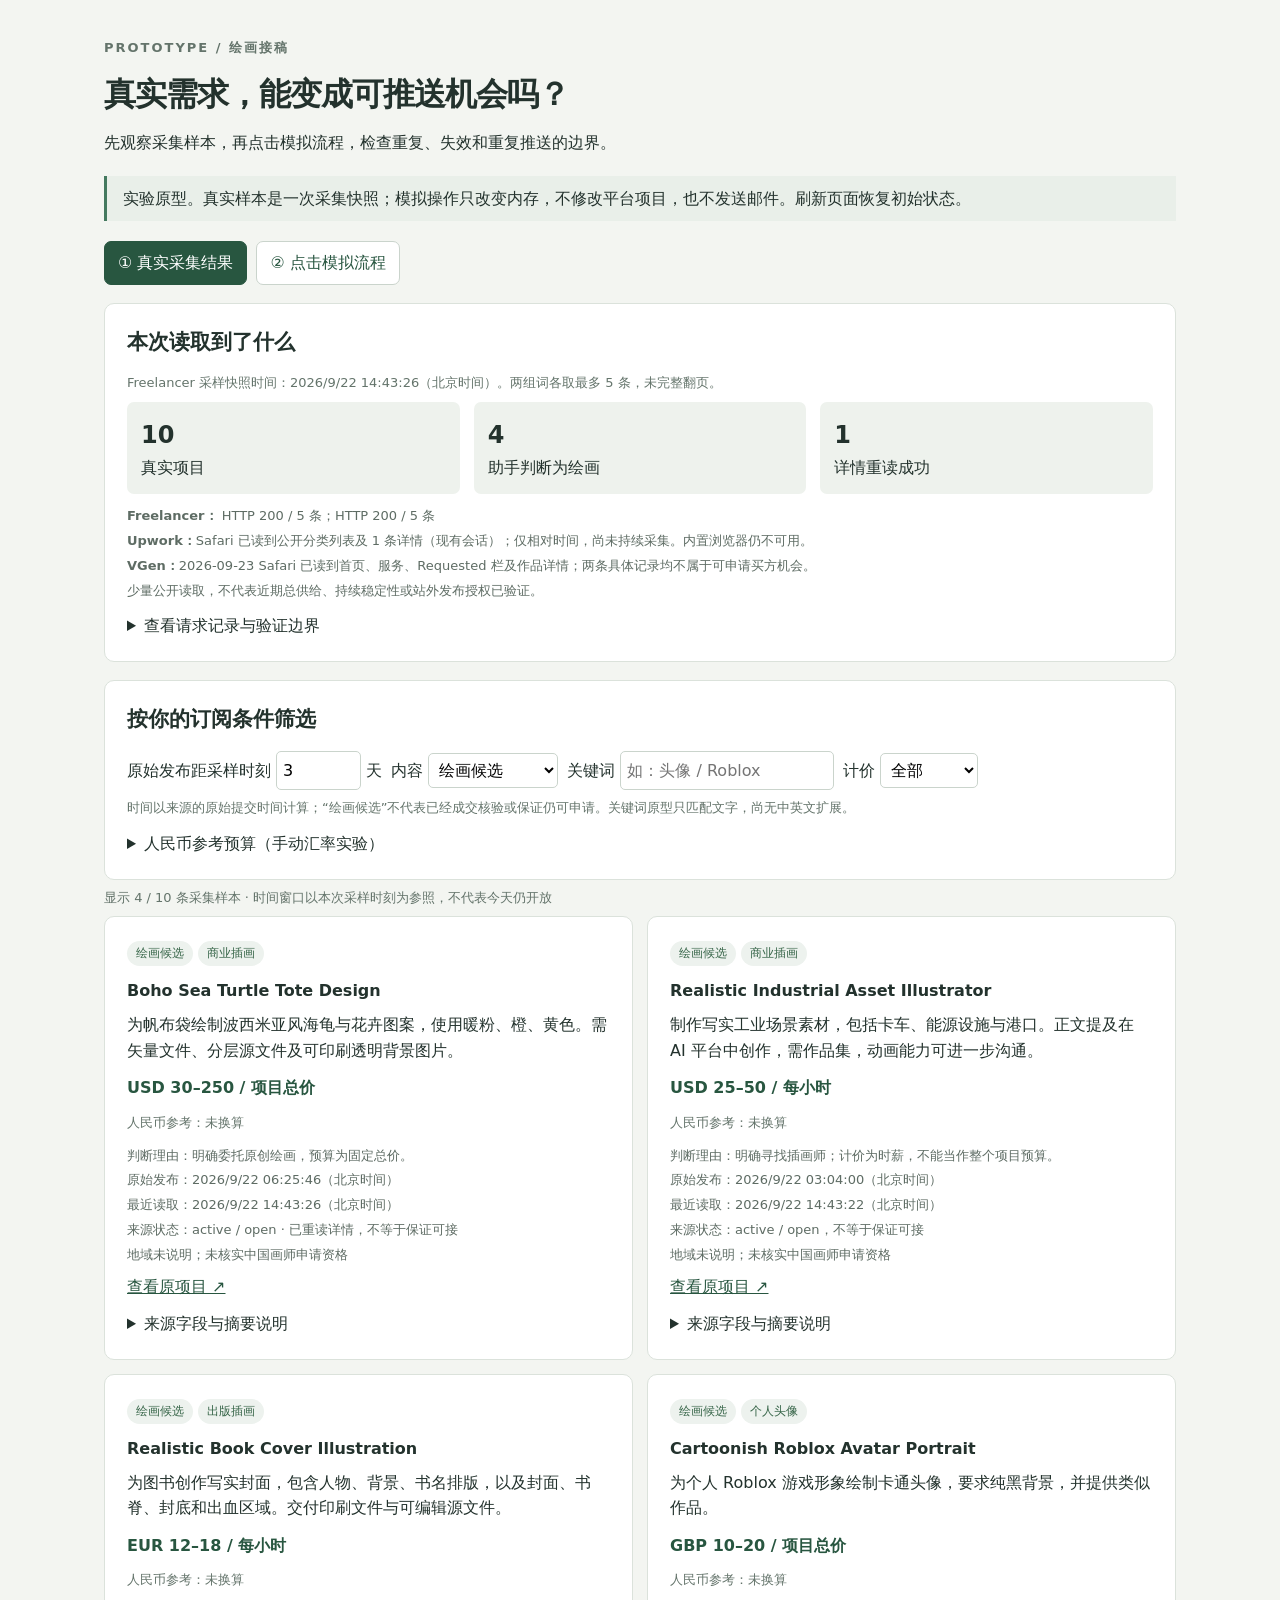
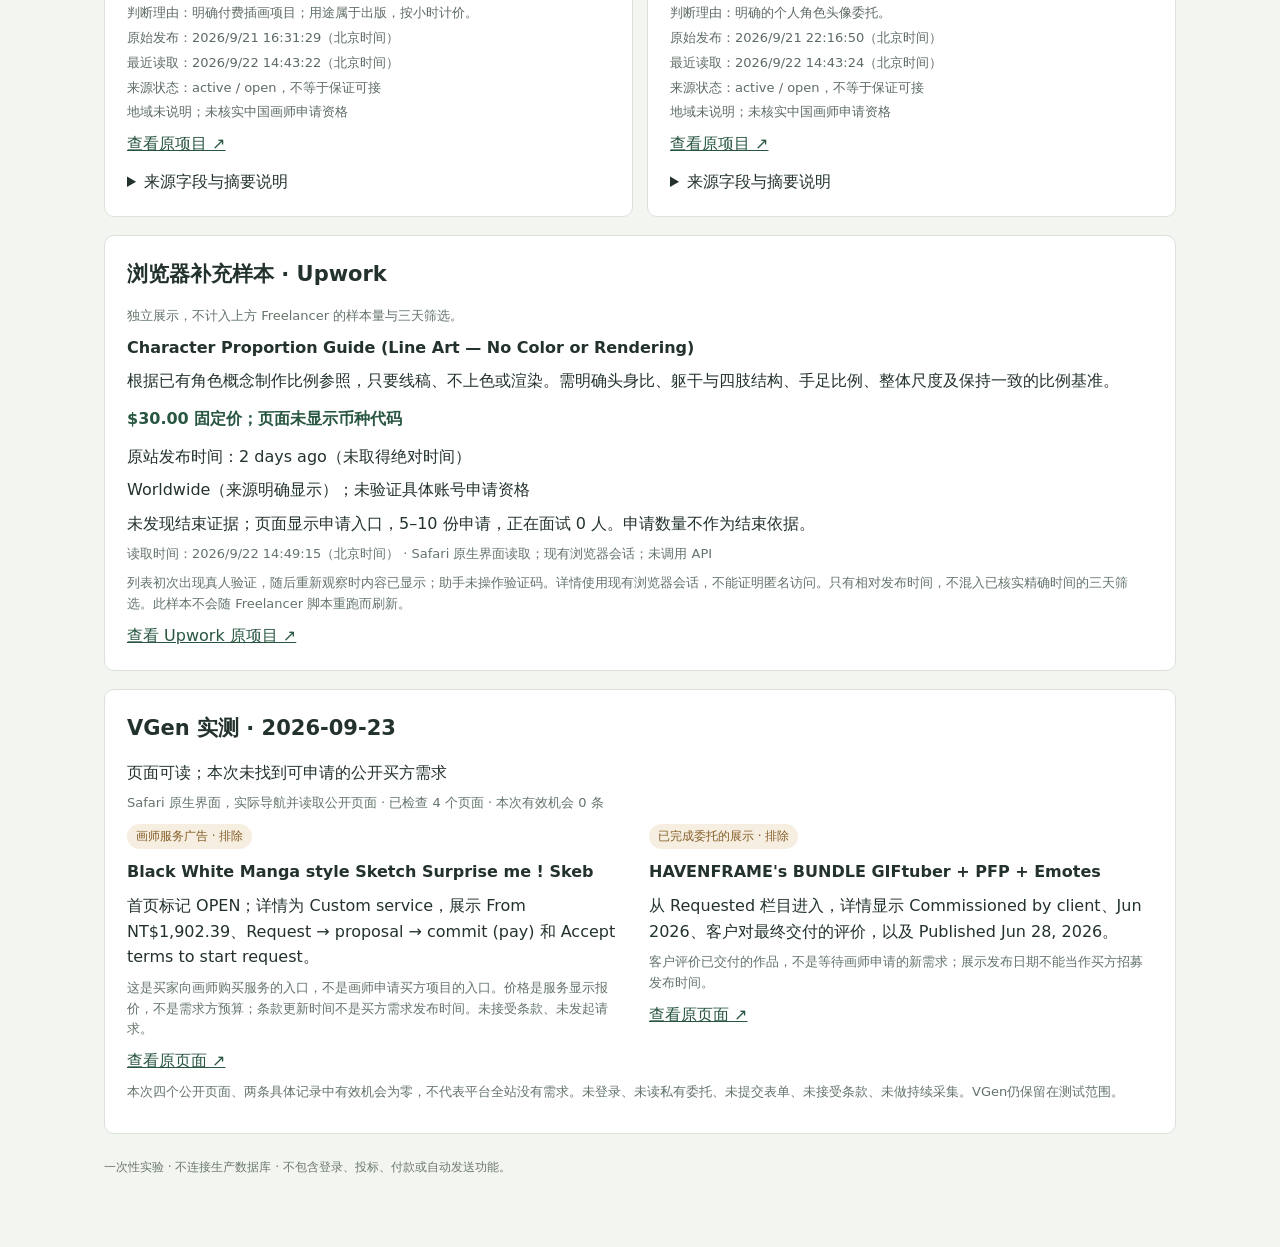
==== commit f23a9cac: "prototype: record VGen live browsing and rejected opportunity samples" ====
--- a/prototype.html
+++ b/prototype.html
@@ -12,6 +12,7 @@
 <section><h2>按你的订阅条件筛选</h2><div class="filters"><label>原始发布距采样时刻 <input id="days" type="number" min="1" max="365" value="3"> 天</label><label>内容 <select id="decision"><option value="include">绘画候选</option><option value="all">全部采集结果</option><option value="exclude">已排除</option><option value="review">待人工判断</option></select></label><label>关键词 <input id="keyword" placeholder="如：头像 / Roblox"></label><label>计价 <select id="pricing"><option value="all">全部</option><option value="fixed">固定总价</option><option value="hourly">时薪</option></select></label></div><p class="muted">时间以来源的原始提交时间计算；“绘画候选”不代表已经成交核验或保证仍可申请。关键词原型只匹配文字，尚无中英文扩展。</p><details><summary>人民币参考预算（手动汇率实验）</summary><p class="muted">没有预填或虚构实时汇率。输入“1 单位外币等于多少人民币”后才显示换算；时薪和总价分别筛选。区间暂按下限判断，仅是本原型的试验规则。</p><div class="filters" id="fx"></div><div class="filters"><label>固定总价至少 ¥<input id="minFixed" type="number" min="0" placeholder="不限制"></label><label>时薪至少 ¥<input id="minHourly" type="number" min="0" placeholder="不限制"></label><label><input id="includeUnknown" type="checkbox">包含预算或换算金额未知</label></div></details></section>
 <p id="count" class="muted"></p><div id="projects" class="cards"></div>
 <section id="browserSample" class="hidden"></section>
+<section id="vgenCheck" class="hidden"></section>
 </main>
 <main id="sim" class="hidden">
 <section><h2>当前状态 · 全部为模拟需求</h2><div id="simStats" class="grid"></div><p id="lastAction" class="notice" aria-live="polite"></p><div class="split"><div><h3>网站中的机会详情</h3><div id="activeState"></div></div><div><h3>独立结束记录</h3><div id="archiveState"></div></div></div><details><summary>已推送记录与操作轨迹</summary><div id="sentState"></div><ol id="log" class="log"></ol></details></section>
@@ -20,7 +21,7 @@
 </main>
 <footer>一次性实验 · 不连接生产数据库 · 不包含登录、投标、付款或自动发送功能。</footer>
 <script>
-const SNAPSHOT = {"generated_at": "2026-09-22T06:43:26.606984+00:00", "sample_limit_per_query": 5, "requests": [{"url": "https://www.freelancer.com/api/projects/0.1/projects/active/?query=illustration&limit=5&full_description=true", "checked_at": "2026-09-22T06:43:22.866607+00:00", "http_status": "200", "credential_present": false, "transport_error": "", "api_status": "success", "returned_count": 5}, {"url": "https://www.freelancer.com/api/projects/0.1/projects/active/?query=portrait&limit=5&full_description=true", "checked_at": "2026-09-22T06:43:24.359028+00:00", "http_status": "200", "credential_present": false, "transport_error": "", "api_status": "success", "returned_count": 5}], "detail_request": {"url": "https://www.freelancer.com/api/projects/0.1/projects/40725682/?full_description=true", "checked_at": "2026-09-22T06:43:26.606795+00:00", "http_status": "200", "credential_present": false, "transport_error": "", "api_status": "success"}, "projects": [{"id": "40726158", "source": "Freelancer", "title": "Brand Designer for Premium Bottle Brand", "url": "https://www.freelancer.com/projects/branding/Brand-Designer-for-Premium-Bottle", "published_at": "2026-09-22T05:15:23+00:00", "checked_at": "2026-09-22T06:43:22.866607+00:00", "budget_min": 250.0, "budget_max": 750.0, "currency": "USD", "pricing": "fixed", "source_status": "active", "frontend_status": "open", "description": "Job Title: Brand Designer Needed, Beverage Brand, Brochure, Product Mockups & Website Finish\n\nProject Overview:\nI'm launching a premium Australian aluminium reusable water bottle brand and need a designer to produce professional marketing materials and finish a website build.\n\nWhat I need:\n4-page brochure (A3 landscape, print-ready)\nRealistic product mockups\nBottle renders with our label design applied, multiple angles and lighting setups, for use across the brochure, website and pitch materials.\nFinish an in-progress Lovable website build, including video\nDesign polish, content population, functional finishing touches, and integrating video content (hero background video and/or product video) into the site.\nLogo refinement\nOur existing logo needs professional polish and cleanup, not a full redesign, bring it up to a standard that holds up across print, web and product application.\nGeneral brand artwork support\nConsistent style across all of the above, built around our brand colours.\n\nTools available (active subscriptions, access provided):\nGamma.ai, Recraft, Pacdora, or your own preferred toolset.\n\nIdeal candidate:\n\nStrong portfolio in beverage, FMCG or premium consumer product branding\nExperience with realistic product mockup rendering\nComfortable with Lovable or similar no-code website builders, including embedding video\nConfident logo/identity refinement skills, not just illustration\n\nPlease review competitor websites:\nhttps://drinkpathwater.com\nhttps://bluespringwater.com.au/\nhttps://drinkrippl.com/\nhttps://drinkopenwater.com/\n\nTo apply, please provide:\n2 to 3 portfolio links (not attachments, links only) showing beverage, FMCG or premium consumer product branding work\n1 example of a realistic product mockup you've created\n1 example of a website you've built or finished on Lovable or a similar no-code platform, ideally one with video integrated\nA one-line note on your experience with Gamma, Recraft or Pacdora specifically", "region": "地域未说明；未核实中国画师申请资格", "decision": "review", "kind": "综合品牌设计", "summary": "澳大利亚水瓶品牌寻找设计师，工作涉及宣传册、产品渲染、网站完善和标识修整。并非单纯插画委托，暂不纳入自动推送。", "reason": "混合多个设计与网站交付，需要人工判断是否适合画师。", "summary_method": "本次助手逐条阅读生成；不是采集脚本自动生成", "annotation_pending": false}, {"id": "40725682", "source": "Freelancer", "title": "Boho Sea Turtle Tote Design", "url": "https://www.freelancer.com/projects/vector-design/Boho-Sea-Turtle-Tote-Design", "published_at": "2026-09-21T22:25:46+00:00", "checked_at": "2026-09-22T06:43:26.606795+00:00", "budget_min": 30.0, "budget_max": 250.0, "currency": "USD", "pricing": "fixed", "source_status": "active", "frontend_status": "open", "description": "I’m commissioning a groovy, boho-flavoured illustration for a new tote bag line. The focal point is a sea turtle whose shell opens up into a warm-pastel garden of Hibiscus, Bougainvillea and West Indian Jasmine. Keep the drawing abstract rather than realistic; flowing shapes, gentle textures and a carefree vibe will suit the brand best.  \n\nColour direction: stick to soft pinks, mellow oranges and sun-kissed yellows so the print feels light yet vibrant. Please avoid cool or neutral palettes unless you need a tiny accent for contrast.  \n\nLayout details: the artwork must fill a rectangular space (roughly 35 cm × 45 cm) so it dominates the front of the tote. Give the turtle a balanced, centred composition that can be scaled without losing detail. Fine line work is welcome, but the overall look should remain simple enough for clean screen printing.  \n\nDeliverables (print-ready):  \n• Vector file (AI or SVG) plus layered PSD or Procreate source  \n• 300 DPI PNG with transparent background, sized to 14″ × 18″  \n• A small JPEG mock-up on a plain tote for quick preview  \n• Hex codes or swatch file for the chosen pastel palette  \n\nI’ll review for colour harmony, clarity at full size and overall groovy feel. Once approved, the file goes straight to print, so accuracy is key. Looking forward to seeing your creative spin on this laid-back sea turtle scene!", "region": "地域未说明；未核实中国画师申请资格", "decision": "include", "kind": "商业插画", "summary": "为帆布袋绘制波西米亚风海龟与花卉图案，使用暖粉、橙、黄色。需矢量文件、分层源文件及可印刷透明背景图片。", "reason": "明确委托原创绘画，预算为固定总价。", "summary_method": "本次助手逐条阅读生成；不是采集脚本自动生成", "annotation_pending": false, "detail_verified": true}, {"id": "40725491", "source": "Freelancer", "title": "Toddler Counting Book Author Needed", "url": "https://www.freelancer.com/projects/content-writing/Toddler-Counting-Book-Author-Needed", "published_at": "2026-09-21T19:32:05+00:00", "checked_at": "2026-09-22T06:43:22.866607+00:00", "budget_min": 250.0, "budget_max": 750.0, "currency": "USD", "pricing": "fixed", "source_status": "active", "frontend_status": "open", "description": "I’m creating an educational picture book for babies and toddlers aged 0-3 that makes numbers and counting feel playful from the very first page. The manuscript should be intentionally simple: rhythmical lines, age-appropriate vocabulary, plenty of repetition, and gentle sound patterns that parents can read aloud during snuggle time.\n\nThe story must stay focused on numbers 1 through 10, weaving them naturally into everyday toddler experiences—think stacking blocks, splashing in the bath, or spotting ladybugs in the garden—so little listeners grasp the concept without feeling they’re in a lesson. I’ll handle the illustrations separately, so please write vivid yet concise scene cues that an artist can interpret easily.\n\nDeliverables  \n• Complete manuscript (Word or Google Doc) no longer than 250 words  \n• Brief illustration notes for each spread (one-sentence cues are enough)  \n• One round of revisions included to fine-tune flow or wording after feedback  \n\nPlease share a short sample (even a paragraph) that shows you can capture a warm, rhythmic voice for this age group.", "region": "地域未说明；未核实中国画师申请资格", "decision": "exclude", "kind": "文字创作", "summary": "为低龄儿童创作不超过250词的数数绘本稿件；需求方明确说明插画另行处理。", "reason": "出现 illustration 关键词，但招聘对象是文字作者。", "summary_method": "本次助手逐条阅读生成；不是采集脚本自动生成", "annotation_pending": false}, {"id": "40725460", "source": "Freelancer", "title": "Realistic Industrial Asset Illustrator", "url": "https://www.freelancer.com/projects/digital-art/Realistic-Industrial-Asset-Illustrator", "published_at": "2026-09-21T19:04:00+00:00", "checked_at": "2026-09-22T06:43:22.866607+00:00", "budget_min": 25.0, "budget_max": 50.0, "currency": "USD", "pricing": "hourly", "source_status": "active", "frontend_status": "open", "description": "I'm seeking a talented illustrator to create realistic illustrations in an AI platform. The assets will include:\r\n\r\nPort Illustrations\r\n- Industrial Trucks\r\n- Powerplants/Gas Stations (hydrogen, fuel cells, turbines)\r\n- Shipping Terminals (container terminal background)\r\n\r\nIdeal skills and experience:\r\n- Expertise in realistic industrial illustration\r\n- Experience with digital illustration tools\r\n- Attention to detail and accuracy\r\n\r\nOur previous artist could animate his illustrations\r\n\r\nPlease provide a portfolio with relevant work.", "region": "地域未说明；未核实中国画师申请资格", "decision": "include", "kind": "商业插画", "summary": "制作写实工业场景素材，包括卡车、能源设施与港口。正文提及在 AI 平台中创作，需作品集，动画能力可进一步沟通。", "reason": "明确寻找插画师；计价为时薪，不能当作整个项目预算。", "summary_method": "本次助手逐条阅读生成；不是采集脚本自动生成", "annotation_pending": false}, {"id": "40724410", "source": "Freelancer", "title": "Realistic Book Cover Illustration", "url": "https://www.freelancer.com/projects/graphic-design/Realistic-Book-Cover-Illustration", "published_at": "2026-09-21T08:31:29+00:00", "checked_at": "2026-09-22T06:43:22.866607+00:00", "budget_min": 12.0, "budget_max": 18.0, "currency": "EUR", "pricing": "hourly", "source_status": "active", "frontend_status": "open", "description": "I am commissioning a fully-realistic illustration to serve as the front-facing cover for my upcoming book. The scene must bring my main characters to life, set them convincingly within a detailed background, and weave the book’s title and author name seamlessly into the artwork.\n\nTo keep the production smooth, here is what I need from you:\n• One print-ready cover at 300 dpi, CMYK, sized for a 6\" × 9\" paperback (full wrap: front, spine, back, and bleed).  \n• A layered PSD or AI file so I can adjust text placement later if needed.  \n• High-resolution JPEG/PNG previews for quick review.  \n\nI will supply a short brief describing the characters, mood, and key visual cues as soon as we start. If you have questions about layout, typography choice, or color palette, feel free to suggest what will best showcase a realistic style.\n\nFinal approval will be based on:  \n1. Faithful depiction of the provided character descriptions.  \n2. Cohesive background scenery that supports the story’s tone.  \n3. Clean, readable text integration without overpowering the artwork.  \n\nIf this fits your skill set, let’s get started and create a cover that commands attention on the shelf and online.", "region": "地域未说明；未核实中国画师申请资格", "decision": "include", "kind": "出版插画", "summary": "为图书创作写实封面，包含人物、背景、书名排版，以及封面、书脊、封底和出血区域。交付印刷文件与可编辑源文件。", "reason": "明确付费插画项目；用途属于出版，按小时计价。", "summary_method": "本次助手逐条阅读生成；不是采集脚本自动生成", "annotation_pending": false}, {"id": "40726259", "source": "Freelancer", "title": "Business Portrait Photoshoot", "url": "https://www.freelancer.com/projects/photography/Business-Portrait-Photoshoot", "published_at": "2026-09-22T06:16:44+00:00", "checked_at": "2026-09-22T06:43:24.359028+00:00", "budget_min": 250.0, "budget_max": 750.0, "currency": "CAD", "pricing": "fixed", "source_status": "active", "frontend_status": "open", "description": "I need a fresh set of portraits that feel professional enough for LinkedIn, our website, and printed promotional pieces, yet still approachable. The session should cover individual head-and-shoulder shots, a small team photo, plus a few wider images our marketing folks can crop for ads or brochures.\n\nThe mood I’m after is clean and business-focused; think subtle studio lighting or a simple office backdrop rather than anything overly stylised. I’m open to candid moments between poses if that helps everyone relax, but the final edits must remain consistent in tone and colour so they sit well side-by-side online.\n\nEssentials I expect back:\n• 5+ fully edited individual headshots (high-res JPEG & web-ready PNG)  \n• 1-2 team images, lightly retouched, same formats  \n• A handful of wider promotional shots with negative space for text overlays  \n• Basic colour correction, blemish removal, and balanced lighting on every final file  \n• Transfer of usage rights for print and digital marketing\n\nYou’ll need to bring a camera body that handles low-noise at moderate ISO, a portrait lens in the 50-85 mm range, and a small lighting kit (strobe or continuous) with softbox or umbrella. I’ll book a meeting room with neutral walls; power outlets are available.\n\nOnce the shoot wraps, a watermarked proof gallery within three days keeps us moving; finals can follow within a week of selections. If this fits your style and you’re keen to build a business-focused portfolio, let’s talk dates.", "region": "地域未说明；未核实中国画师申请资格", "decision": "exclude", "kind": "摄影", "summary": "为企业拍摄个人与团队商务肖像，需自带相机和灯光设备，并在现场完成拍摄。", "reason": "portrait 命中摄影，交付内容不是绘画。", "summary_method": "本次助手逐条阅读生成；不是采集脚本自动生成", "annotation_pending": false}, {"id": "40725385", "source": "Freelancer", "title": "Daily Portrait Retouch & Cleanup", "url": "https://www.freelancer.com/projects/background-removal/Daily-Portrait-Retouch-Cleanup", "published_at": "2026-09-21T18:23:00+00:00", "checked_at": "2026-09-22T06:43:24.359028+00:00", "budget_min": 10.0, "budget_max": 30.0, "currency": "USD", "pricing": "fixed", "source_status": "active", "frontend_status": "open", "description": "I have a constant flow of portrait photos that need a fast, meticulous touch. Each day I’ll provide up to 200 raw images and expect a 24-hour turnaround.\n\nHere’s what every portrait must receive:\n• Background removal to a solid white backdrop with crisp, natural edges  \n• Subtle, texture-preserving skin retouching—no plastic blur  \n• Consistent colour correction and Lightroom grading for a balanced, professional look  \n\nWorkflow & expectations\n– I’ll start you with a small test batch; I need that back within two hours so we can confirm style.  \n– Once approved, you’ll receive daily folders via cloud share.  \n– Final files should return as high-resolution JPEGs (PNG optional if helpful) named exactly as provided.  \n– Unlimited minor revisions until we both agree the set feels natural and clean.\n\nReliability, speed, and an eye for detail are crucial. If you specialise in portrait editing and can keep pace with a high daily volume while maintaining quality, let’s start the trial batch today.", "region": "地域未说明；未核实中国画师申请资格", "decision": "exclude", "kind": "照片修图", "summary": "持续处理人像照片，涉及抠图、肤质修饰和调色，要求较快交付。", "reason": "照片后期处理，非当前约稿机会。", "summary_method": "本次助手逐条阅读生成；不是采集脚本自动生成", "annotation_pending": false}, {"id": "40724974", "source": "Freelancer", "title": "Cartoonish Roblox Avatar Portrait", "url": "https://www.freelancer.com/projects/digital-art/Cartoonish-Roblox-Avatar-Portrait", "published_at": "2026-09-21T14:16:50+00:00", "checked_at": "2026-09-22T06:43:24.359028+00:00", "budget_min": 10.0, "budget_max": 20.0, "currency": "GBP", "pricing": "fixed", "source_status": "active", "frontend_status": "open", "description": "I'm looking for a talented artist to create a cartoonish profile picture of my Roblox avatar. The background should be a solid black color.\n\nRequirements:  \n- Experience in creating cartoonish art  \n- Familiarity with Roblox and its avatar customization  \n- Ability to create high-quality images with a solid color background  \n\nIdeal Skills:  \n- Digital art proficiency  \n- Attention to detail  \n- Creativity in character representation  \n\nPlease provide samples of similar work. Looking forward to your bids!", "region": "地域未说明；未核实中国画师申请资格", "decision": "include", "kind": "个人头像", "summary": "为个人 Roblox 游戏形象绘制卡通头像，要求纯黑背景，并提供类似作品。", "reason": "明确的个人角色头像委托。", "summary_method": "本次助手逐条阅读生成；不是采集脚本自动生成", "annotation_pending": false}, {"id": "40724758", "source": "Freelancer", "title": "Portrait Background Replacement Specialist", "url": "https://www.freelancer.com/projects/image-processing/Portrait-Background-Replacement", "published_at": "2026-09-21T12:10:29+00:00", "checked_at": "2026-09-22T06:43:24.359028+00:00", "budget_min": 750.0, "budget_max": 1250.0, "currency": "INR", "pricing": "hourly", "source_status": "active", "frontend_status": "open", "description": "I have a series of personal portrait shots that need a fresh, natural-looking backdrop. The subjects are already well lit, but the current environments are either cluttered or uninspiring. I’d like each image cleaned up, isolated with precise masking, and then composited onto a natural-scenery background that feels cohesive with the lighting of the original photo.\n\nHere’s what I’m after:\n• Seamless subject extraction with hair-fine detail  \n• Color and exposure matching so the new scenery looks believable  \n• Final files delivered in high-resolution JPEG and layered PSD, ready for future tweaks  \n\nPlease let me know how many portraits you can comfortably turn around in a day and share a couple of before-and-after samples that showcase your background replacement work. Accuracy and a natural finish are more important to me than speed, but a clear timeline will help us both plan. Looking forward to seeing your edit style.", "region": "地域未说明；未核实中国画师申请资格", "decision": "exclude", "kind": "照片修图", "summary": "为已有个人肖像照片替换自然场景背景，要求精细抠图、光色匹配和分层文件。", "reason": "已有照片的后期合成，不是原创绘画委托。", "summary_method": "本次助手逐条阅读生成；不是采集脚本自动生成", "annotation_pending": false}, {"id": "40724016", "source": "Freelancer", "title": "Family Portraits Image Correction", "url": "https://www.freelancer.com/projects/image-processing/Family-Portraits-Image-Correction", "published_at": "2026-09-21T04:52:50+00:00", "checked_at": "2026-09-22T06:43:24.359028+00:00", "budget_min": 1500.0, "budget_max": 12500.0, "currency": "INR", "pricing": "fixed", "source_status": "active", "frontend_status": "open", "description": "I need professional image correction for family portraits. \n\nSpecific corrections needed:\n- Color correction\n- Skin smoothing\n- Image slimming\n- Red-eye removal\n- Background removal\n\nIdeal skills and experience:\n- Proficient in photo editing software (e.g., Photoshop)\n- Experience with portrait retouching\n- Attention to detail\n- Ability to enhance images while maintaining a natural look", "region": "地域未说明；未核实中国画师申请资格", "decision": "exclude", "kind": "照片修图", "summary": "修饰家庭肖像照片，包含调色、磨皮、去红眼与背景处理。", "reason": "照片修图需求，不纳入当前绘画接稿范围。", "summary_method": "本次助手逐条阅读生成；不是采集脚本自动生成", "annotation_pending": false}], "upwork": "Safari 已读到公开分类列表及 1 条详情（现有会话）；仅相对时间，尚未持续采集。内置浏览器仍不可用。", "vgen": "已加入测试；公开买方需求入口尚未找到，没有采集结果", "scope_note": "少量公开读取，不代表近期总供给、持续稳定性或站外发布授权已验证。", "upwork_sample": {"source": "Upwork", "method": "Safari 原生界面读取；现有浏览器会话；未调用 API", "id": "~022101440071188864387", "url": "https://www.upwork.com/jobs/~022101440071188864387", "title": "Character Proportion Guide (Line Art — No Color or Rendering)", "summary": "根据已有角色概念制作比例参照，只要线稿、不上色或渲染。需明确头身比、躯干与四肢结构、手足比例、整体尺度及保持一致的比例基准。", "budget_display": "$30.00 固定价；页面未显示币种代码", "published_relative": "2 days ago", "published_at": null, "region": "Worldwide（来源明确显示）；未验证具体账号申请资格", "status": "未发现结束证据；页面显示申请入口，5–10 份申请，正在面试 0 人。申请数量不作为结束依据。", "checked_at": "2026-09-22T06:49:15.329960+00:00", "boundary": "列表初次出现真人验证，随后重新观察时内容已显示；助手未操作验证码。详情使用现有浏览器会话，不能证明匿名访问。只有相对发布时间，不混入已核实精确时间的三天筛选。此样本不会随 Freelancer 脚本重跑而刷新。"}};
+const SNAPSHOT = {"generated_at": "2026-09-22T06:43:26.606984+00:00", "sample_limit_per_query": 5, "requests": [{"url": "https://www.freelancer.com/api/projects/0.1/projects/active/?query=illustration&limit=5&full_description=true", "checked_at": "2026-09-22T06:43:22.866607+00:00", "http_status": "200", "credential_present": false, "transport_error": "", "api_status": "success", "returned_count": 5}, {"url": "https://www.freelancer.com/api/projects/0.1/projects/active/?query=portrait&limit=5&full_description=true", "checked_at": "2026-09-22T06:43:24.359028+00:00", "http_status": "200", "credential_present": false, "transport_error": "", "api_status": "success", "returned_count": 5}], "detail_request": {"url": "https://www.freelancer.com/api/projects/0.1/projects/40725682/?full_description=true", "checked_at": "2026-09-22T06:43:26.606795+00:00", "http_status": "200", "credential_present": false, "transport_error": "", "api_status": "success"}, "projects": [{"id": "40726158", "source": "Freelancer", "title": "Brand Designer for Premium Bottle Brand", "url": "https://www.freelancer.com/projects/branding/Brand-Designer-for-Premium-Bottle", "published_at": "2026-09-22T05:15:23+00:00", "checked_at": "2026-09-22T06:43:22.866607+00:00", "budget_min": 250.0, "budget_max": 750.0, "currency": "USD", "pricing": "fixed", "source_status": "active", "frontend_status": "open", "description": "Job Title: Brand Designer Needed, Beverage Brand, Brochure, Product Mockups & Website Finish\n\nProject Overview:\nI'm launching a premium Australian aluminium reusable water bottle brand and need a designer to produce professional marketing materials and finish a website build.\n\nWhat I need:\n4-page brochure (A3 landscape, print-ready)\nRealistic product mockups\nBottle renders with our label design applied, multiple angles and lighting setups, for use across the brochure, website and pitch materials.\nFinish an in-progress Lovable website build, including video\nDesign polish, content population, functional finishing touches, and integrating video content (hero background video and/or product video) into the site.\nLogo refinement\nOur existing logo needs professional polish and cleanup, not a full redesign, bring it up to a standard that holds up across print, web and product application.\nGeneral brand artwork support\nConsistent style across all of the above, built around our brand colours.\n\nTools available (active subscriptions, access provided):\nGamma.ai, Recraft, Pacdora, or your own preferred toolset.\n\nIdeal candidate:\n\nStrong portfolio in beverage, FMCG or premium consumer product branding\nExperience with realistic product mockup rendering\nComfortable with Lovable or similar no-code website builders, including embedding video\nConfident logo/identity refinement skills, not just illustration\n\nPlease review competitor websites:\nhttps://drinkpathwater.com\nhttps://bluespringwater.com.au/\nhttps://drinkrippl.com/\nhttps://drinkopenwater.com/\n\nTo apply, please provide:\n2 to 3 portfolio links (not attachments, links only) showing beverage, FMCG or premium consumer product branding work\n1 example of a realistic product mockup you've created\n1 example of a website you've built or finished on Lovable or a similar no-code platform, ideally one with video integrated\nA one-line note on your experience with Gamma, Recraft or Pacdora specifically", "region": "地域未说明；未核实中国画师申请资格", "decision": "review", "kind": "综合品牌设计", "summary": "澳大利亚水瓶品牌寻找设计师，工作涉及宣传册、产品渲染、网站完善和标识修整。并非单纯插画委托，暂不纳入自动推送。", "reason": "混合多个设计与网站交付，需要人工判断是否适合画师。", "summary_method": "本次助手逐条阅读生成；不是采集脚本自动生成", "annotation_pending": false}, {"id": "40725682", "source": "Freelancer", "title": "Boho Sea Turtle Tote Design", "url": "https://www.freelancer.com/projects/vector-design/Boho-Sea-Turtle-Tote-Design", "published_at": "2026-09-21T22:25:46+00:00", "checked_at": "2026-09-22T06:43:26.606795+00:00", "budget_min": 30.0, "budget_max": 250.0, "currency": "USD", "pricing": "fixed", "source_status": "active", "frontend_status": "open", "description": "I’m commissioning a groovy, boho-flavoured illustration for a new tote bag line. The focal point is a sea turtle whose shell opens up into a warm-pastel garden of Hibiscus, Bougainvillea and West Indian Jasmine. Keep the drawing abstract rather than realistic; flowing shapes, gentle textures and a carefree vibe will suit the brand best.  \n\nColour direction: stick to soft pinks, mellow oranges and sun-kissed yellows so the print feels light yet vibrant. Please avoid cool or neutral palettes unless you need a tiny accent for contrast.  \n\nLayout details: the artwork must fill a rectangular space (roughly 35 cm × 45 cm) so it dominates the front of the tote. Give the turtle a balanced, centred composition that can be scaled without losing detail. Fine line work is welcome, but the overall look should remain simple enough for clean screen printing.  \n\nDeliverables (print-ready):  \n• Vector file (AI or SVG) plus layered PSD or Procreate source  \n• 300 DPI PNG with transparent background, sized to 14″ × 18″  \n• A small JPEG mock-up on a plain tote for quick preview  \n• Hex codes or swatch file for the chosen pastel palette  \n\nI’ll review for colour harmony, clarity at full size and overall groovy feel. Once approved, the file goes straight to print, so accuracy is key. Looking forward to seeing your creative spin on this laid-back sea turtle scene!", "region": "地域未说明；未核实中国画师申请资格", "decision": "include", "kind": "商业插画", "summary": "为帆布袋绘制波西米亚风海龟与花卉图案，使用暖粉、橙、黄色。需矢量文件、分层源文件及可印刷透明背景图片。", "reason": "明确委托原创绘画，预算为固定总价。", "summary_method": "本次助手逐条阅读生成；不是采集脚本自动生成", "annotation_pending": false, "detail_verified": true}, {"id": "40725491", "source": "Freelancer", "title": "Toddler Counting Book Author Needed", "url": "https://www.freelancer.com/projects/content-writing/Toddler-Counting-Book-Author-Needed", "published_at": "2026-09-21T19:32:05+00:00", "checked_at": "2026-09-22T06:43:22.866607+00:00", "budget_min": 250.0, "budget_max": 750.0, "currency": "USD", "pricing": "fixed", "source_status": "active", "frontend_status": "open", "description": "I’m creating an educational picture book for babies and toddlers aged 0-3 that makes numbers and counting feel playful from the very first page. The manuscript should be intentionally simple: rhythmical lines, age-appropriate vocabulary, plenty of repetition, and gentle sound patterns that parents can read aloud during snuggle time.\n\nThe story must stay focused on numbers 1 through 10, weaving them naturally into everyday toddler experiences—think stacking blocks, splashing in the bath, or spotting ladybugs in the garden—so little listeners grasp the concept without feeling they’re in a lesson. I’ll handle the illustrations separately, so please write vivid yet concise scene cues that an artist can interpret easily.\n\nDeliverables  \n• Complete manuscript (Word or Google Doc) no longer than 250 words  \n• Brief illustration notes for each spread (one-sentence cues are enough)  \n• One round of revisions included to fine-tune flow or wording after feedback  \n\nPlease share a short sample (even a paragraph) that shows you can capture a warm, rhythmic voice for this age group.", "region": "地域未说明；未核实中国画师申请资格", "decision": "exclude", "kind": "文字创作", "summary": "为低龄儿童创作不超过250词的数数绘本稿件；需求方明确说明插画另行处理。", "reason": "出现 illustration 关键词，但招聘对象是文字作者。", "summary_method": "本次助手逐条阅读生成；不是采集脚本自动生成", "annotation_pending": false}, {"id": "40725460", "source": "Freelancer", "title": "Realistic Industrial Asset Illustrator", "url": "https://www.freelancer.com/projects/digital-art/Realistic-Industrial-Asset-Illustrator", "published_at": "2026-09-21T19:04:00+00:00", "checked_at": "2026-09-22T06:43:22.866607+00:00", "budget_min": 25.0, "budget_max": 50.0, "currency": "USD", "pricing": "hourly", "source_status": "active", "frontend_status": "open", "description": "I'm seeking a talented illustrator to create realistic illustrations in an AI platform. The assets will include:\r\n\r\nPort Illustrations\r\n- Industrial Trucks\r\n- Powerplants/Gas Stations (hydrogen, fuel cells, turbines)\r\n- Shipping Terminals (container terminal background)\r\n\r\nIdeal skills and experience:\r\n- Expertise in realistic industrial illustration\r\n- Experience with digital illustration tools\r\n- Attention to detail and accuracy\r\n\r\nOur previous artist could animate his illustrations\r\n\r\nPlease provide a portfolio with relevant work.", "region": "地域未说明；未核实中国画师申请资格", "decision": "include", "kind": "商业插画", "summary": "制作写实工业场景素材，包括卡车、能源设施与港口。正文提及在 AI 平台中创作，需作品集，动画能力可进一步沟通。", "reason": "明确寻找插画师；计价为时薪，不能当作整个项目预算。", "summary_method": "本次助手逐条阅读生成；不是采集脚本自动生成", "annotation_pending": false}, {"id": "40724410", "source": "Freelancer", "title": "Realistic Book Cover Illustration", "url": "https://www.freelancer.com/projects/graphic-design/Realistic-Book-Cover-Illustration", "published_at": "2026-09-21T08:31:29+00:00", "checked_at": "2026-09-22T06:43:22.866607+00:00", "budget_min": 12.0, "budget_max": 18.0, "currency": "EUR", "pricing": "hourly", "source_status": "active", "frontend_status": "open", "description": "I am commissioning a fully-realistic illustration to serve as the front-facing cover for my upcoming book. The scene must bring my main characters to life, set them convincingly within a detailed background, and weave the book’s title and author name seamlessly into the artwork.\n\nTo keep the production smooth, here is what I need from you:\n• One print-ready cover at 300 dpi, CMYK, sized for a 6\" × 9\" paperback (full wrap: front, spine, back, and bleed).  \n• A layered PSD or AI file so I can adjust text placement later if needed.  \n• High-resolution JPEG/PNG previews for quick review.  \n\nI will supply a short brief describing the characters, mood, and key visual cues as soon as we start. If you have questions about layout, typography choice, or color palette, feel free to suggest what will best showcase a realistic style.\n\nFinal approval will be based on:  \n1. Faithful depiction of the provided character descriptions.  \n2. Cohesive background scenery that supports the story’s tone.  \n3. Clean, readable text integration without overpowering the artwork.  \n\nIf this fits your skill set, let’s get started and create a cover that commands attention on the shelf and online.", "region": "地域未说明；未核实中国画师申请资格", "decision": "include", "kind": "出版插画", "summary": "为图书创作写实封面，包含人物、背景、书名排版，以及封面、书脊、封底和出血区域。交付印刷文件与可编辑源文件。", "reason": "明确付费插画项目；用途属于出版，按小时计价。", "summary_method": "本次助手逐条阅读生成；不是采集脚本自动生成", "annotation_pending": false}, {"id": "40726259", "source": "Freelancer", "title": "Business Portrait Photoshoot", "url": "https://www.freelancer.com/projects/photography/Business-Portrait-Photoshoot", "published_at": "2026-09-22T06:16:44+00:00", "checked_at": "2026-09-22T06:43:24.359028+00:00", "budget_min": 250.0, "budget_max": 750.0, "currency": "CAD", "pricing": "fixed", "source_status": "active", "frontend_status": "open", "description": "I need a fresh set of portraits that feel professional enough for LinkedIn, our website, and printed promotional pieces, yet still approachable. The session should cover individual head-and-shoulder shots, a small team photo, plus a few wider images our marketing folks can crop for ads or brochures.\n\nThe mood I’m after is clean and business-focused; think subtle studio lighting or a simple office backdrop rather than anything overly stylised. I’m open to candid moments between poses if that helps everyone relax, but the final edits must remain consistent in tone and colour so they sit well side-by-side online.\n\nEssentials I expect back:\n• 5+ fully edited individual headshots (high-res JPEG & web-ready PNG)  \n• 1-2 team images, lightly retouched, same formats  \n• A handful of wider promotional shots with negative space for text overlays  \n• Basic colour correction, blemish removal, and balanced lighting on every final file  \n• Transfer of usage rights for print and digital marketing\n\nYou’ll need to bring a camera body that handles low-noise at moderate ISO, a portrait lens in the 50-85 mm range, and a small lighting kit (strobe or continuous) with softbox or umbrella. I’ll book a meeting room with neutral walls; power outlets are available.\n\nOnce the shoot wraps, a watermarked proof gallery within three days keeps us moving; finals can follow within a week of selections. If this fits your style and you’re keen to build a business-focused portfolio, let’s talk dates.", "region": "地域未说明；未核实中国画师申请资格", "decision": "exclude", "kind": "摄影", "summary": "为企业拍摄个人与团队商务肖像，需自带相机和灯光设备，并在现场完成拍摄。", "reason": "portrait 命中摄影，交付内容不是绘画。", "summary_method": "本次助手逐条阅读生成；不是采集脚本自动生成", "annotation_pending": false}, {"id": "40725385", "source": "Freelancer", "title": "Daily Portrait Retouch & Cleanup", "url": "https://www.freelancer.com/projects/background-removal/Daily-Portrait-Retouch-Cleanup", "published_at": "2026-09-21T18:23:00+00:00", "checked_at": "2026-09-22T06:43:24.359028+00:00", "budget_min": 10.0, "budget_max": 30.0, "currency": "USD", "pricing": "fixed", "source_status": "active", "frontend_status": "open", "description": "I have a constant flow of portrait photos that need a fast, meticulous touch. Each day I’ll provide up to 200 raw images and expect a 24-hour turnaround.\n\nHere’s what every portrait must receive:\n• Background removal to a solid white backdrop with crisp, natural edges  \n• Subtle, texture-preserving skin retouching—no plastic blur  \n• Consistent colour correction and Lightroom grading for a balanced, professional look  \n\nWorkflow & expectations\n– I’ll start you with a small test batch; I need that back within two hours so we can confirm style.  \n– Once approved, you’ll receive daily folders via cloud share.  \n– Final files should return as high-resolution JPEGs (PNG optional if helpful) named exactly as provided.  \n– Unlimited minor revisions until we both agree the set feels natural and clean.\n\nReliability, speed, and an eye for detail are crucial. If you specialise in portrait editing and can keep pace with a high daily volume while maintaining quality, let’s start the trial batch today.", "region": "地域未说明；未核实中国画师申请资格", "decision": "exclude", "kind": "照片修图", "summary": "持续处理人像照片，涉及抠图、肤质修饰和调色，要求较快交付。", "reason": "照片后期处理，非当前约稿机会。", "summary_method": "本次助手逐条阅读生成；不是采集脚本自动生成", "annotation_pending": false}, {"id": "40724974", "source": "Freelancer", "title": "Cartoonish Roblox Avatar Portrait", "url": "https://www.freelancer.com/projects/digital-art/Cartoonish-Roblox-Avatar-Portrait", "published_at": "2026-09-21T14:16:50+00:00", "checked_at": "2026-09-22T06:43:24.359028+00:00", "budget_min": 10.0, "budget_max": 20.0, "currency": "GBP", "pricing": "fixed", "source_status": "active", "frontend_status": "open", "description": "I'm looking for a talented artist to create a cartoonish profile picture of my Roblox avatar. The background should be a solid black color.\n\nRequirements:  \n- Experience in creating cartoonish art  \n- Familiarity with Roblox and its avatar customization  \n- Ability to create high-quality images with a solid color background  \n\nIdeal Skills:  \n- Digital art proficiency  \n- Attention to detail  \n- Creativity in character representation  \n\nPlease provide samples of similar work. Looking forward to your bids!", "region": "地域未说明；未核实中国画师申请资格", "decision": "include", "kind": "个人头像", "summary": "为个人 Roblox 游戏形象绘制卡通头像，要求纯黑背景，并提供类似作品。", "reason": "明确的个人角色头像委托。", "summary_method": "本次助手逐条阅读生成；不是采集脚本自动生成", "annotation_pending": false}, {"id": "40724758", "source": "Freelancer", "title": "Portrait Background Replacement Specialist", "url": "https://www.freelancer.com/projects/image-processing/Portrait-Background-Replacement", "published_at": "2026-09-21T12:10:29+00:00", "checked_at": "2026-09-22T06:43:24.359028+00:00", "budget_min": 750.0, "budget_max": 1250.0, "currency": "INR", "pricing": "hourly", "source_status": "active", "frontend_status": "open", "description": "I have a series of personal portrait shots that need a fresh, natural-looking backdrop. The subjects are already well lit, but the current environments are either cluttered or uninspiring. I’d like each image cleaned up, isolated with precise masking, and then composited onto a natural-scenery background that feels cohesive with the lighting of the original photo.\n\nHere’s what I’m after:\n• Seamless subject extraction with hair-fine detail  \n• Color and exposure matching so the new scenery looks believable  \n• Final files delivered in high-resolution JPEG and layered PSD, ready for future tweaks  \n\nPlease let me know how many portraits you can comfortably turn around in a day and share a couple of before-and-after samples that showcase your background replacement work. Accuracy and a natural finish are more important to me than speed, but a clear timeline will help us both plan. Looking forward to seeing your edit style.", "region": "地域未说明；未核实中国画师申请资格", "decision": "exclude", "kind": "照片修图", "summary": "为已有个人肖像照片替换自然场景背景，要求精细抠图、光色匹配和分层文件。", "reason": "已有照片的后期合成，不是原创绘画委托。", "summary_method": "本次助手逐条阅读生成；不是采集脚本自动生成", "annotation_pending": false}, {"id": "40724016", "source": "Freelancer", "title": "Family Portraits Image Correction", "url": "https://www.freelancer.com/projects/image-processing/Family-Portraits-Image-Correction", "published_at": "2026-09-21T04:52:50+00:00", "checked_at": "2026-09-22T06:43:24.359028+00:00", "budget_min": 1500.0, "budget_max": 12500.0, "currency": "INR", "pricing": "fixed", "source_status": "active", "frontend_status": "open", "description": "I need professional image correction for family portraits. \n\nSpecific corrections needed:\n- Color correction\n- Skin smoothing\n- Image slimming\n- Red-eye removal\n- Background removal\n\nIdeal skills and experience:\n- Proficient in photo editing software (e.g., Photoshop)\n- Experience with portrait retouching\n- Attention to detail\n- Ability to enhance images while maintaining a natural look", "region": "地域未说明；未核实中国画师申请资格", "decision": "exclude", "kind": "照片修图", "summary": "修饰家庭肖像照片，包含调色、磨皮、去红眼与背景处理。", "reason": "照片修图需求，不纳入当前绘画接稿范围。", "summary_method": "本次助手逐条阅读生成；不是采集脚本自动生成", "annotation_pending": false}], "upwork": "Safari 已读到公开分类列表及 1 条详情（现有会话）；仅相对时间，尚未持续采集。内置浏览器仍不可用。", "vgen": "2026-09-23 Safari 已读到首页、服务、Requested 栏及作品详情；两条具体记录均不属于可申请买方机会。", "scope_note": "少量公开读取，不代表近期总供给、持续稳定性或站外发布授权已验证。", "upwork_sample": {"source": "Upwork", "method": "Safari 原生界面读取；现有浏览器会话；未调用 API", "id": "~022101440071188864387", "url": "https://www.upwork.com/jobs/~022101440071188864387", "title": "Character Proportion Guide (Line Art — No Color or Rendering)", "summary": "根据已有角色概念制作比例参照，只要线稿、不上色或渲染。需明确头身比、躯干与四肢结构、手足比例、整体尺度及保持一致的比例基准。", "budget_display": "$30.00 固定价；页面未显示币种代码", "published_relative": "2 days ago", "published_at": null, "region": "Worldwide（来源明确显示）；未验证具体账号申请资格", "status": "未发现结束证据；页面显示申请入口，5–10 份申请，正在面试 0 人。申请数量不作为结束依据。", "checked_at": "2026-09-22T06:49:15.329960+00:00", "boundary": "列表初次出现真人验证，随后重新观察时内容已显示；助手未操作验证码。详情使用现有浏览器会话，不能证明匿名访问。只有相对发布时间，不混入已核实精确时间的三天筛选。此样本不会随 Freelancer 脚本重跑而刷新。"}, "vgen_check": {"source": "VGen", "checked_date": "2026-09-23", "method": "Safari 原生界面，实际导航并读取公开页面", "status": "页面可读；本次未找到可申请的公开买方需求", "valid_opportunities": 0, "visited": ["https://vgen.co/", "https://vgen.co/littleling_/service/black-white-manga-style-sketch-surprise-me-skeb/7eefb714-815a-4810-88e5-60bc86b71db0", "https://vgen.co/HAVENFRAME/requested", "https://vgen.co/RoyalBunny/portfolio/showcase/havenframe-s-bundle-giftuber-pfp-emotes/7df41d7b-219b-4a6b-ac9a-b66ada058def"], "samples": [{"title": "Black White Manga style Sketch Surprise me ! Skeb", "url": "https://vgen.co/littleling_/service/black-white-manga-style-sketch-surprise-me-skeb/7eefb714-815a-4810-88e5-60bc86b71db0", "classification": "画师服务广告 · 排除", "observed": "首页标记 OPEN；详情为 Custom service，展示 From NT$1,902.39、Request → proposal → commit (pay) 和 Accept terms to start request。", "reason": "这是买家向画师购买服务的入口，不是画师申请买方项目的入口。价格是服务显示报价，不是需求方预算；条款更新时间不是买方需求发布时间。未接受条款、未发起请求。"}, {"title": "HAVENFRAME's BUNDLE GIFtuber + PFP + Emotes", "url": "https://vgen.co/RoyalBunny/portfolio/showcase/havenframe-s-bundle-giftuber-pfp-emotes/7df41d7b-219b-4a6b-ac9a-b66ada058def", "classification": "已完成委托的展示 · 排除", "observed": "从 Requested 栏目进入，详情显示 Commissioned by client、Jun 2026、客户对最终交付的评价，以及 Published Jun 28, 2026。", "reason": "客户评价已交付的作品，不是等待画师申请的新需求；展示发布日期不能当作买方招募发布时间。"}], "boundary": "本次四个公开页面、两条具体记录中有效机会为零，不代表平台全站没有需求。未登录、未读私有委托、未提交表单、未接受条款、未做持续采集。VGen仍保留在测试范围。"}};
 </script>
 <script>
 // Portable, pure logic: no DOM or network access in this module.
@@ -68,9 +69,10 @@
 const decisionText={include:'绘画候选',exclude:'排除',review:'待判断'};
 function showView(v){$('real').classList.toggle('hidden',v!=='real');$('sim').classList.toggle('hidden',v!=='sim');['real','sim'].forEach(k=>$('tab-'+k).setAttribute('aria-selected',String(k===v)));}
 const currencies=[...new Set(SNAPSHOT.projects.map(p=>p.currency).filter(Boolean))];
+if(SNAPSHOT.vgen_check){const v=SNAPSHOT.vgen_check;$('vgenCheck').classList.remove('hidden');$('vgenCheck').innerHTML=`<h2>VGen 实测 · ${esc(v.checked_date)}</h2><p>${esc(v.status)}</p><p class="muted">${esc(v.method)} · 已检查 ${v.visited.length} 个页面 · 本次有效机会 ${v.valid_opportunities} 条</p><div class="split">${v.samples.map(p=>`<article><span class="pill warn">${esc(p.classification)}</span><h3 style="margin-top:10px">${esc(p.title)}</h3><p>${esc(p.observed)}</p><p class="muted">${esc(p.reason)}</p><a href="${esc(p.url)}" target="_blank" rel="noopener noreferrer">查看原页面 ↗</a></article>`).join('')}</div><p class="muted">${esc(v.boundary)}</p>`;}
 if(SNAPSHOT.upwork_sample){const p=SNAPSHOT.upwork_sample;$('browserSample').classList.remove('hidden');$('browserSample').innerHTML=`<h2>浏览器补充样本 · Upwork</h2><p class="muted">独立展示，不计入上方 Freelancer 的样本量与三天筛选。</p><h3>${esc(p.title)}</h3><p>${esc(p.summary)}</p><p class="budget">${esc(p.budget_display)}</p><p>原站发布时间：${esc(p.published_relative)}（未取得绝对时间）</p><p>${esc(p.region)}</p><p>${esc(p.status)}</p><p class="muted">读取时间：${date(p.checked_at)} · ${esc(p.method)}</p><p class="muted">${esc(p.boundary)}</p><a href="${esc(p.url)}" target="_blank" rel="noopener noreferrer">查看 Upwork 原项目 ↗</a>`;}
 $('fx').innerHTML=currencies.map(c=>`<label>1 ${esc(c)} = ¥ <input id="fx-${esc(c)}" type="number" min="0" step="0.01" placeholder="待输入"></label>`).join('');
-$('snapshotTime').textContent='页面生成时间：'+date(SNAPSHOT.generated_at)+'。两组词各取最多 5 条，未完整翻页。';
+$('snapshotTime').textContent='Freelancer 采样快照时间：'+date(SNAPSHOT.generated_at)+'。两组词各取最多 5 条，未完整翻页。';
 $('stats').innerHTML=[['真实项目',SNAPSHOT.projects.length],['助手判断为绘画',SNAPSHOT.projects.filter(p=>p.decision==='include').length],['详情重读成功',SNAPSHOT.projects.filter(p=>p.detail_verified).length]].map(([s,n])=>`<div class="stat"><b>${n}</b>${s}</div>`).join('');
 $('sources').innerHTML=`<div><b>Freelancer：</b> ${esc(SNAPSHOT.requests.map(r=>'HTTP '+r.http_status+' / '+r.returned_count+' 条').join('；'))}</div><div><b>Upwork：</b>${esc(SNAPSHOT.upwork)}</div><div><b>VGen：</b>${esc(SNAPSHOT.vgen)}</div><div>${esc(SNAPSHOT.scope_note)}</div>`;
 $('requests').innerHTML='<table><tr><th>请求</th><th>结果</th><th>读取时间</th></tr>'+[...SNAPSHOT.requests,SNAPSHOT.detail_request].filter(Boolean).map(r=>`<tr><td>${esc(r.url)}</td><td>HTTP ${esc(r.http_status)}${r.transport_error?' · '+esc(r.transport_error):''}</td><td>${date(r.checked_at)}</td></tr>`).join('')+'</table>';
